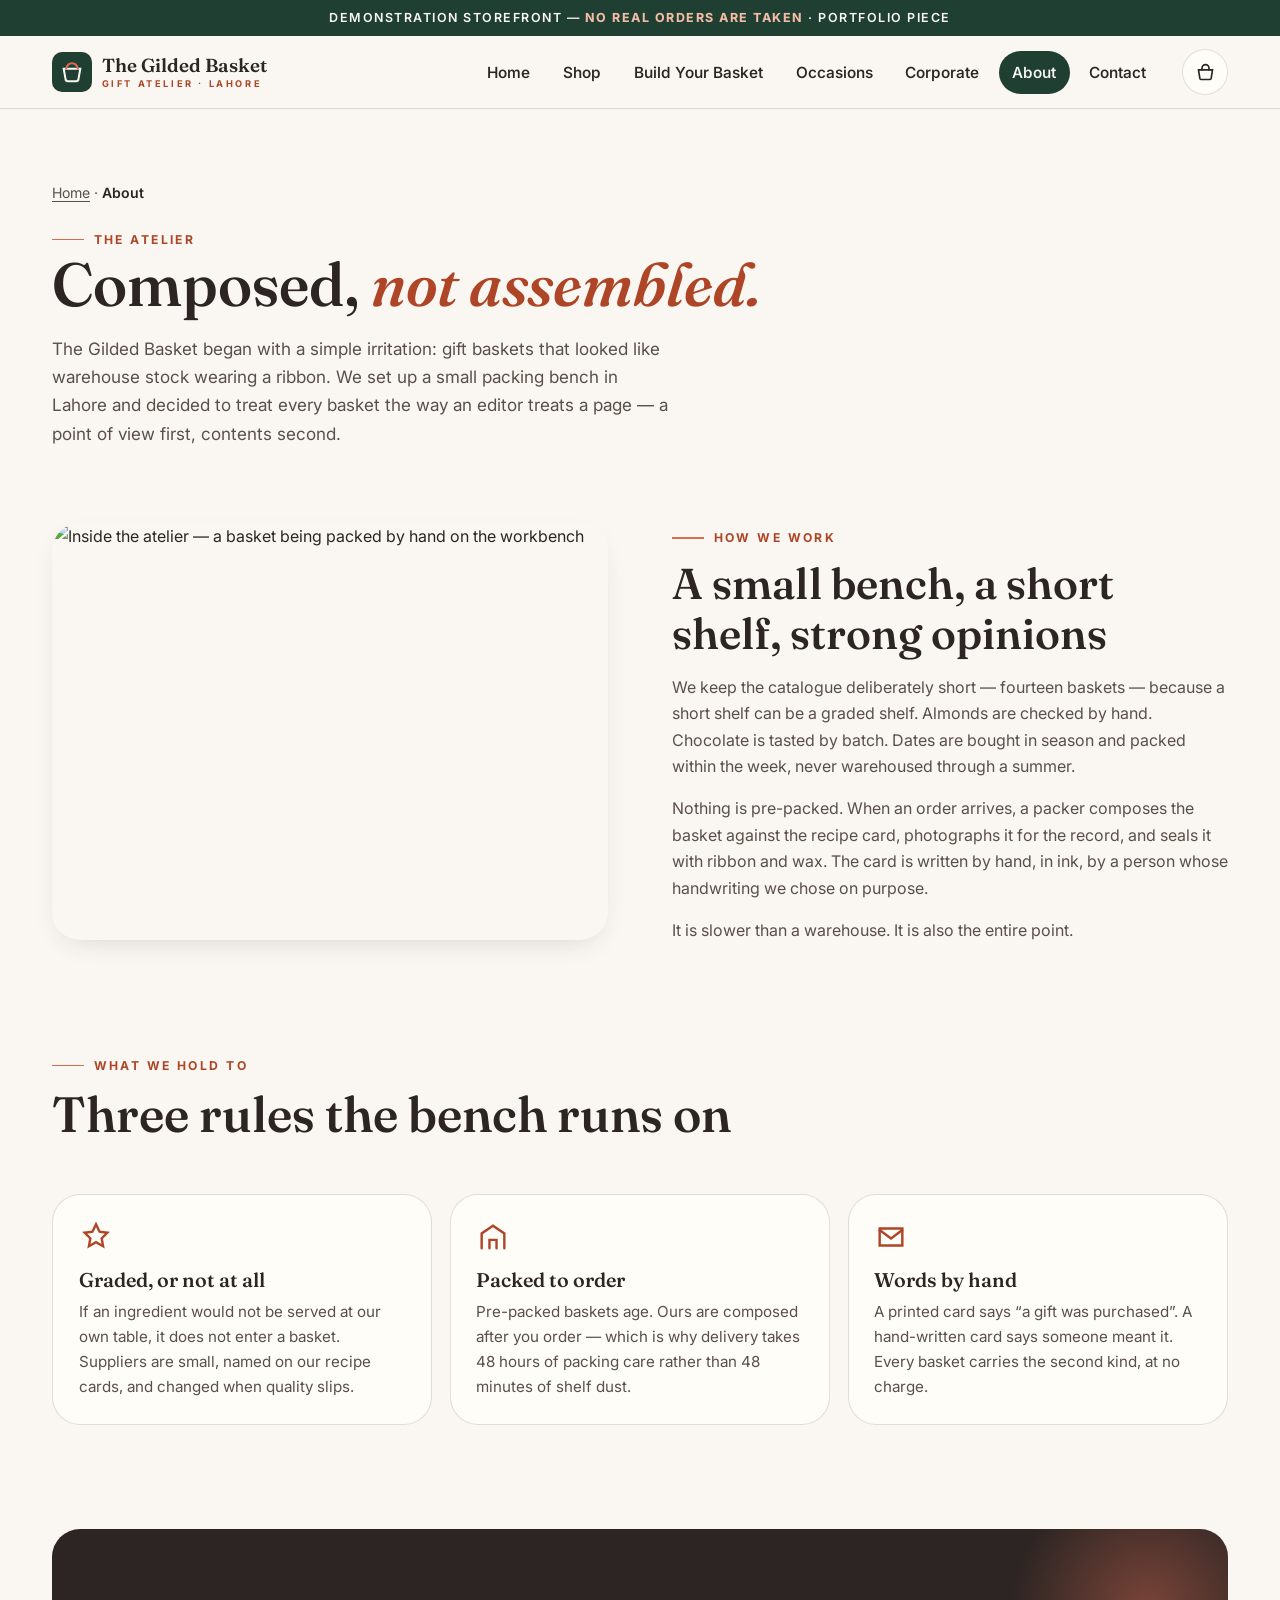
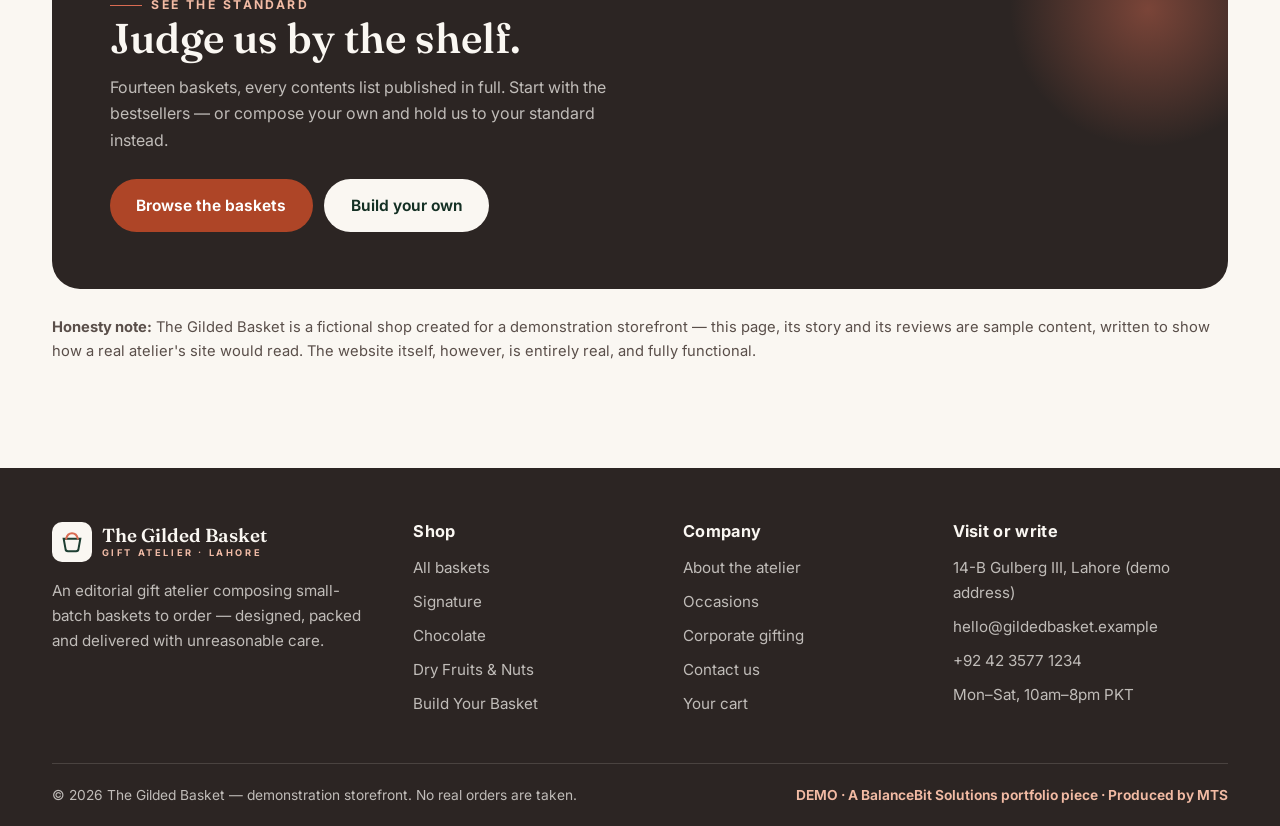
==== about.html @ e6ef5eb0 "Gift Basket demo v2 — full storefront build (10 pages, cart, builder, checkout) — Portfolio Queue #2" ====
<!DOCTYPE html>
<html lang="en">
<head>
<meta charset="UTF-8">
<meta name="viewport" content="width=device-width, initial-scale=1.0">
<title>About the Atelier — The Gilded Basket (Demo)</title>
<meta name="description" content="Why The Gilded Basket composes baskets like editorials: small batches, graded ingredients, hand-written cards, and a packing bench in Lahore. Demonstration storefront.">
<meta property="og:title" content="About — The Gilded Basket (Demo)">
<meta property="og:description" content="An editorial gift atelier: composed, not assembled.">
<meta property="og:type" content="website">
<meta name="theme-color" content="#1E3F32">
<link rel="icon" href="data:image/svg+xml,%3Csvg xmlns='http://www.w3.org/2000/svg' viewBox='0 0 48 48'%3E%3Crect width='48' height='48' rx='12' fill='%231E3F32'/%3E%3Cpath d='M14 20h20l-2.2 12.2a3 3 0 0 1-3 2.8H19.2a3 3 0 0 1-3-2.8L14 20Z' fill='none' stroke='%23FAF7F2' stroke-width='2.4'/%3E%3Cpath d='M17 20c1-4.4 3.8-6.6 7-6.6s6 2.2 7 6.6' fill='none' stroke='%23D96B52' stroke-width='2.4' stroke-linecap='round'/%3E%3C/svg%3E">
<link rel="preconnect" href="https://fonts.googleapis.com">
<link rel="preconnect" href="https://fonts.gstatic.com" crossorigin>
<link href="https://fonts.googleapis.com/css2?family=Fraunces:ital,opsz,wght@0,9..144,400..700;1,9..144,400..700&family=Inter:wght@400;500;600;700;800&display=swap" rel="stylesheet">
<script>document.documentElement.classList.add("js")</script>
<link rel="stylesheet" href="css/main.css">
</head>
<body>
<a class="skip-link" href="#main">Skip to main content</a>
<div class="demo-ribbon">Demonstration storefront — <strong>no real orders are taken</strong> · Portfolio piece</div>

<header class="site-header">
  <div class="wrap header-in">
    <a class="logo" href="index.html" aria-label="The Gilded Basket — home">
      <svg class="logo-mark" viewBox="0 0 48 48" aria-hidden="true"><rect width="48" height="48" rx="12" fill="#1E3F32"/><path d="M14 20h20l-2.2 12.2a3 3 0 0 1-3 2.8H19.2a3 3 0 0 1-3-2.8L14 20Z" fill="none" stroke="#FAF7F2" stroke-width="2.4"/><path d="M17 20c1-4.4 3.8-6.6 7-6.6s6 2.2 7 6.6" fill="none" stroke="#D96B52" stroke-width="2.4" stroke-linecap="round"/></svg>
      <span class="logo-text">The Gilded Basket<small>Gift Atelier · Lahore</small></span>
    </a>
    <nav class="main-nav" aria-label="Primary">
      <a href="index.html">Home</a>
      <a href="shop.html">Shop</a>
      <a href="build.html">Build Your Basket</a>
      <a href="occasions.html">Occasions</a>
      <a href="corporate.html">Corporate</a>
      <a href="about.html" aria-current="page">About</a>
      <a href="contact.html">Contact</a>
    </nav>
    <div class="header-actions">
      <button type="button" class="icon-btn" data-open-cart aria-label="Open cart">
        <svg viewBox="0 0 24 24" fill="none" stroke="currentColor" stroke-width="1.9" stroke-linecap="round"><path d="M4 9h16l-1.5 9.5a2 2 0 0 1-2 1.5h-9a2 2 0 0 1-2-1.5L4 9Z"/><path d="M8 9V7a4 4 0 0 1 8 0v2"/></svg>
        <span class="cart-count" hidden>0</span>
      </button>
      <button type="button" class="icon-btn nav-toggle" aria-label="Open menu" aria-expanded="false" aria-controls="mobile-nav">
        <svg viewBox="0 0 24 24" fill="none" stroke="currentColor" stroke-width="2.1" stroke-linecap="round"><path d="M4 7h16M4 12h16M4 17h16"/></svg>
      </button>
    </div>
  </div>
  <nav class="mobile-nav" id="mobile-nav" aria-label="Mobile">
    <a href="index.html">Home</a>
    <a href="shop.html">Shop</a>
    <a href="build.html">Build Your Basket</a>
    <a href="occasions.html">Occasions</a>
    <a href="corporate.html">Corporate</a>
    <a href="about.html" aria-current="page">About</a>
    <a href="contact.html">Contact</a>
    <a href="cart.html">Cart</a>
  </nav>
</header>

<main id="main">
  <section class="page-hero">
    <div class="wrap">
      <nav class="crumbs" aria-label="Breadcrumb"><a href="index.html">Home</a> · <b>About</b></nav>
      <span class="eyebrow">The atelier</span>
      <h1>Composed, <em>not assembled.</em></h1>
      <p>The Gilded Basket began with a simple irritation: gift baskets that looked like warehouse stock wearing a ribbon. We set up a small packing bench in Lahore and decided to treat every basket the way an editor treats a page — a point of view first, contents second.</p>
    </div>
  </section>

  <section class="section" style="padding-top:1.5rem">
    <div class="wrap">
      <div class="split">
        <img class="split-photo reveal" src="images/atelier.jpg" alt="Inside the atelier — a basket being packed by hand on the workbench" loading="lazy">
        <div class="reveal reveal-d1">
          <span class="eyebrow">How we work</span>
          <h2 style="font-size:clamp(1.9rem,3.6vw,2.7rem);margin:.7rem 0 1rem">A small bench, a short shelf, strong opinions</h2>
          <p style="color:var(--ink-soft);margin-bottom:1rem">We keep the catalogue deliberately short — fourteen baskets — because a short shelf can be a graded shelf. Almonds are checked by hand. Chocolate is tasted by batch. Dates are bought in season and packed within the week, never warehoused through a summer.</p>
          <p style="color:var(--ink-soft);margin-bottom:1rem">Nothing is pre-packed. When an order arrives, a packer composes the basket against the recipe card, photographs it for the record, and seals it with ribbon and wax. The card is written by hand, in ink, by a person whose handwriting we chose on purpose.</p>
          <p style="color:var(--ink-soft)">It is slower than a warehouse. It is also the entire point.</p>
        </div>
      </div>
    </div>
  </section>

  <section class="section" style="padding-top:0">
    <div class="wrap">
      <div class="sec-head">
        <span class="eyebrow">What we hold to</span>
        <h2>Three rules the bench runs on</h2>
      </div>
      <div class="values-grid">
        <div class="value-card reveal">
          <svg viewBox="0 0 24 24" fill="none" stroke="currentColor" stroke-width="1.7" stroke-linecap="round"><path d="M12 3l2.5 5.3 5.5.7-4 4 1 5.5L12 15.7 7 18.5 8 13 4 9l5.5-.7z"/></svg>
          <h3>Graded, or not at all</h3>
          <p>If an ingredient would not be served at our own table, it does not enter a basket. Suppliers are small, named on our recipe cards, and changed when quality slips.</p>
        </div>
        <div class="value-card reveal reveal-d1">
          <svg viewBox="0 0 24 24" fill="none" stroke="currentColor" stroke-width="1.7" stroke-linecap="round"><path d="M4 20V9.5L12 4l8 5.5V20"/><path d="M9.5 20v-6h5v6"/></svg>
          <h3>Packed to order</h3>
          <p>Pre-packed baskets age. Ours are composed after you order — which is why delivery takes 48 hours of packing care rather than 48 minutes of shelf dust.</p>
        </div>
        <div class="value-card reveal reveal-d2">
          <svg viewBox="0 0 24 24" fill="none" stroke="currentColor" stroke-width="1.7" stroke-linecap="round"><path d="M4 6h16v12H4z"/><path d="M4 7l8 6 8-6"/></svg>
          <h3>Words by hand</h3>
          <p>A printed card says “a gift was purchased”. A hand-written card says someone meant it. Every basket carries the second kind, at no charge.</p>
        </div>
      </div>
    </div>
  </section>

  <section class="section" style="padding-top:0">
    <div class="wrap">
      <div class="cta-band reveal">
        <span class="eyebrow eyebrow--light">See the standard</span>
        <h2>Judge us by the shelf.</h2>
        <p>Fourteen baskets, every contents list published in full. Start with the bestsellers — or compose your own and hold us to your standard instead.</p>
        <div style="display:flex;gap:.7rem;flex-wrap:wrap;margin-top:1.6rem;position:relative;z-index:1">
          <a class="btn btn--terra" href="shop.html">Browse the baskets</a>
          <a class="btn btn--light" href="build.html">Build your own</a>
        </div>
      </div>
      <p style="margin-top:1.6rem;font-size:.92rem;color:var(--ink-soft)"><strong>Honesty note:</strong> The Gilded Basket is a fictional shop created for a demonstration storefront — this page, its story and its reviews are sample content, written to show how a real atelier's site would read. The website itself, however, is entirely real, and fully functional.</p>
    </div>
  </section>
</main>

<footer class="site-footer">
  <div class="wrap">
    <div class="footer-in">
      <div class="footer-brand">
        <a class="logo" href="index.html" aria-label="The Gilded Basket — home">
          <svg class="logo-mark" viewBox="0 0 48 48" aria-hidden="true"><rect width="48" height="48" rx="12" fill="#FAF7F2"/><path d="M14 20h20l-2.2 12.2a3 3 0 0 1-3 2.8H19.2a3 3 0 0 1-3-2.8L14 20Z" fill="none" stroke="#1E3F32" stroke-width="2.4"/><path d="M17 20c1-4.4 3.8-6.6 7-6.6s6 2.2 7 6.6" fill="none" stroke="#D96B52" stroke-width="2.4" stroke-linecap="round"/></svg>
          <span class="logo-text">The Gilded Basket<small style="color:#F0BBA6">Gift Atelier · Lahore</small></span>
        </a>
        <p>An editorial gift atelier composing small-batch baskets to order — designed, packed and delivered with unreasonable care.</p>
      </div>
      <nav aria-label="Shop">
        <h4>Shop</h4>
        <ul>
          <li><a href="shop.html">All baskets</a></li>
          <li><a href="shop.html?cat=signature">Signature</a></li>
          <li><a href="shop.html?cat=chocolate">Chocolate</a></li>
          <li><a href="shop.html?cat=dry-fruits">Dry Fruits &amp; Nuts</a></li>
          <li><a href="build.html">Build Your Basket</a></li>
        </ul>
      </nav>
      <nav aria-label="Company">
        <h4>Company</h4>
        <ul>
          <li><a href="about.html">About the atelier</a></li>
          <li><a href="occasions.html">Occasions</a></li>
          <li><a href="corporate.html">Corporate gifting</a></li>
          <li><a href="contact.html">Contact us</a></li>
          <li><a href="cart.html">Your cart</a></li>
        </ul>
      </nav>
      <div>
        <h4>Visit or write</h4>
        <ul>
          <li>14-B Gulberg III, Lahore (demo address)</li>
          <li><a href="mailto:hello@gildedbasket.example">hello@gildedbasket.example</a></li>
          <li><a href="tel:+924235771234">+92 42 3577 1234</a></li>
          <li>Mon–Sat, 10am–8pm PKT</li>
        </ul>
      </div>
    </div>
    <div class="footer-bottom">
      <span>© <span data-year>2026</span> The Gilded Basket — demonstration storefront. No real orders are taken.</span>
      <span class="demo-tag">DEMO · A BalanceBit Solutions portfolio piece · Produced by MTS</span>
    </div>
  </div>
</footer>

<div class="drawer-overlay"></div>
<aside class="cart-drawer" aria-hidden="true" aria-label="Shopping cart">
  <div class="drawer-head">
    <h3>Your cart</h3>
    <button type="button" class="icon-btn" data-close-cart aria-label="Close cart">
      <svg viewBox="0 0 24 24" fill="none" stroke="currentColor" stroke-width="2.2" stroke-linecap="round"><path d="M6 6l12 12M18 6L6 18"/></svg>
    </button>
  </div>
  <div class="drawer-body"></div>
  <div class="drawer-foot"></div>
</aside>

<script src="js/data.js"></script>
<script src="js/app.js"></script>
</body>
</html>
---- css/main.css ----
/* ============================================================
   THE GILDED BASKET — Gift Atelier (DEMO storefront)
   Design system v2: Editorial Luxury + Bento Grid, MOBILE-FIRST.
   STRICT palette — no other hues:
     cream #FAF7F2 · emerald #1E3F32 · terracotta #D96B52 · charcoal #2C2523
   Every other colour below is a tint/shade of those four
   (paper/sand = cream family, emerald-2/ink/wash = emerald family,
   terra-dark/deep/tint = terracotta family, ink-soft = charcoal family).
   The single exception is the semantic error red #B3261E, used ONLY
   for form error states — never as a design accent.
   Zero-dependency hand-built CSS. No frameworks.
   ============================================================ */

/* ---------- Tokens ---------- */
:root{
  --cream:#FAF7F2;
  --paper:#FFFDF8;           /* cream surface tint */
  --sand:#EFE5D8;            /* cream shade (borders, swatch beds) */
  --blush:#F5E0D4;           /* terracotta tint, very light */
  --terra:#D96B52;
  --terra-dark:#AE4527;      /* text-safe terracotta on cream (≈5.9:1) */
  --terra-deep:#8F3A20;
  --terra-tint:#F2BBA4;      /* terracotta tint for text on emerald/charcoal */
  --emerald:#1E3F32;
  --emerald-2:#2A5A47;       /* emerald tint */
  --emerald-ink:#143024;     /* emerald shade, text on cream (≈11:1) */
  --emerald-wash:#E9EFE9;    /* emerald tint, very light (success/selected bg) */
  --charcoal:#2C2523;
  --ink-soft:#5A4F4A;        /* charcoal tint, secondary text (≈6.4:1) */
  --line:rgba(44,37,35,.14);
  --line-strong:rgba(44,37,35,.30);
  --error:#B3261E;           /* semantic only: form errors */
  --radius:18px;
  --radius-lg:28px;
  --shadow:0 18px 40px -18px rgba(44,37,35,.28);
  --shadow-soft:0 10px 30px -14px rgba(44,37,35,.22);
  --font-display:"Fraunces",Georgia,"Times New Roman",serif;
  --font-body:"Inter",-apple-system,"Segoe UI",Roboto,Helvetica,Arial,sans-serif;
  --wrap:1240px;
  --header-h:72px;
  --ease:cubic-bezier(.22,.8,.28,1);
}

/* ---------- Reset / base (mobile-first) ---------- */
*,*::before,*::after{box-sizing:border-box}
html{scroll-behavior:smooth}
html,body{overflow-x:clip}
body{
  margin:0;background:var(--cream);color:var(--charcoal);
  font-family:var(--font-body);font-size:16px;line-height:1.65;
  -webkit-font-smoothing:antialiased;text-rendering:optimizeLegibility;
}
img,svg{display:block;max-width:100%}
img{height:auto}
a{color:var(--emerald-ink);text-underline-offset:3px}
a:hover{color:var(--terra-dark)}
h1,h2,h3,h4{font-family:var(--font-display);font-weight:560;line-height:1.14;margin:0;color:var(--charcoal);overflow-wrap:break-word}
p{margin:0}
ul{margin:0;padding:0;list-style:none}
button{font:inherit;cursor:pointer}
input,select,textarea{font:inherit;font-size:16px;color:inherit;min-width:0}
::selection{background:var(--terra);color:#fff}

.wrap{width:100%;max-width:var(--wrap);margin-inline:auto;padding-inline:1.25rem}
.section{padding:clamp(3.5rem,9vw,6.5rem) 0}
.section--tight{padding:clamp(2.2rem,6vw,4rem) 0}
.eyebrow{
  display:inline-flex;align-items:center;gap:.6rem;
  font-size:.76rem;font-weight:700;letter-spacing:.2em;text-transform:uppercase;color:var(--terra-dark);
}
.eyebrow::before{content:"";width:32px;height:1.5px;background:var(--terra);flex:none}
.eyebrow--light{color:var(--terra-tint)}
.sec-head{max-width:720px;margin-bottom:clamp(1.8rem,4vw,3.2rem)}
.sec-head h2{font-size:clamp(1.9rem,5.2vw,3.1rem);margin:.65rem 0 .75rem}
.sec-head p{color:var(--ink-soft);font-size:1.03rem}
.sec-head--center{margin-inline:auto;text-align:center}
.sec-head--center .eyebrow::after{content:"";width:32px;height:1.5px;background:var(--terra);flex:none}

/* Focus visibility (accessibility) */
:focus-visible{outline:3px solid var(--terra-dark);outline-offset:3px;border-radius:6px}
.skip-link{
  position:absolute;left:-9999px;top:0;background:var(--emerald);color:#fff;
  padding:.8rem 1.2rem;z-index:200;border-radius:0 0 12px 0;font-weight:600;
}
.skip-link:focus{left:0;color:#fff}

/* ---------- Buttons (one system, every page) ---------- */
.btn{
  display:inline-flex;align-items:center;justify-content:center;gap:.55rem;
  min-height:52px;padding:.8rem 1.6rem;border-radius:999px;border:1.5px solid transparent;
  font-weight:650;font-size:.97rem;text-decoration:none;text-align:center;
  transition:background .25s var(--ease),color .25s var(--ease),border-color .25s var(--ease),transform .25s var(--ease);
  background:var(--emerald);color:var(--cream);
}
.btn:hover{background:var(--emerald-2);color:#fff;transform:translateY(-1px)}
.btn--terra{background:var(--terra-dark);color:#fff}
.btn--terra:hover{background:var(--terra-deep);color:#fff}
.btn--ghost{background:transparent;border-color:var(--line-strong);color:var(--charcoal)}
.btn--ghost:hover{border-color:var(--charcoal);background:rgba(44,37,35,.04);color:var(--charcoal)}
.btn--light{background:var(--cream);color:var(--emerald-ink)}
.btn--light:hover{background:#fff;color:var(--emerald-ink)}
.btn--sm{min-height:46px;padding:.55rem 1.15rem;font-size:.9rem}
.btn--block{width:100%}
.btn[disabled]{opacity:.55;cursor:not-allowed;transform:none}
.btn svg{width:18px;height:18px;flex:none}

/* ---------- Header ---------- */
.site-header{
  position:sticky;top:0;z-index:90;
  background:rgba(250,247,242,.94);backdrop-filter:blur(12px);
  border-bottom:1px solid var(--line);
}
.header-in{display:flex;align-items:center;gap:1rem;min-height:var(--header-h);padding-block:.5rem}
.logo{display:flex;align-items:center;gap:.6rem;text-decoration:none;color:var(--charcoal);flex:none;min-width:0}
.logo:hover{color:var(--charcoal)}
.logo-mark{width:40px;height:40px;flex:none}
.logo-text{font-family:var(--font-display);font-size:1.18rem;line-height:1.05;font-weight:600;white-space:nowrap}
.logo-text small{display:block;font-family:var(--font-body);font-size:.58rem;font-weight:700;letter-spacing:.28em;text-transform:uppercase;color:var(--terra-dark);margin-top:.15rem}
.main-nav{display:none}
.header-actions{display:flex;align-items:center;gap:.45rem;margin-left:auto}
.icon-btn{
  position:relative;display:inline-flex;align-items:center;justify-content:center;
  width:46px;height:46px;border-radius:50%;border:1px solid var(--line);
  background:var(--paper);color:var(--charcoal);transition:border-color .2s;flex:none;
}
.icon-btn:hover{border-color:var(--charcoal)}
.icon-btn svg{width:21px;height:21px}
.cart-count{
  position:absolute;top:-4px;right:-4px;min-width:21px;height:21px;padding:0 5px;
  border-radius:999px;background:var(--terra-dark);color:#fff;font-size:.72rem;font-weight:750;
  display:flex;align-items:center;justify-content:center;border:2px solid var(--cream);
}
.cart-count[hidden]{display:none}
.nav-toggle{display:inline-flex}
.mobile-nav{
  display:block;position:absolute;top:100%;left:0;right:0;background:var(--paper);
  border-bottom:1px solid var(--line);padding:.6rem 1.25rem 1rem;box-shadow:var(--shadow-soft);
  transform:translateY(-8px);opacity:0;pointer-events:none;transition:opacity .25s var(--ease),transform .25s var(--ease);
}
.mobile-nav.open{transform:none;opacity:1;pointer-events:auto}
.mobile-nav a{display:block;padding:.85rem .4rem;text-decoration:none;color:var(--charcoal);font-weight:600;border-bottom:1px solid var(--line)}
.mobile-nav a:last-child{border-bottom:none}
.mobile-nav a[aria-current="page"]{color:var(--terra-dark)}

/* ---------- Announcement / demo ribbon ---------- */
.demo-ribbon{
  background:var(--emerald);color:var(--cream);text-align:center;
  font-size:.78rem;letter-spacing:.12em;text-transform:uppercase;font-weight:600;
  padding:.55rem 1rem;line-height:1.5;
}
.demo-ribbon strong{color:var(--terra-tint);font-weight:750}

/* ---------- Hero (home) ---------- */
.hero{position:relative;overflow:hidden;background:var(--cream)}
.hero-in{display:grid;grid-template-columns:1fr;gap:2.2rem;align-items:center;padding:clamp(2.4rem,7vw,5.5rem) 0}
.hero h1{font-size:clamp(2.55rem,11vw,5.1rem);letter-spacing:-.01em;line-height:1.08}
.hero h1 em{font-style:italic;color:var(--terra-dark)}
.hero h1 .u-emerald{color:var(--emerald);font-style:normal}
.hero-lede{margin:1.25rem 0 1.9rem;font-size:1.1rem;color:var(--ink-soft);max-width:34rem}
.hero-cta{display:flex;gap:.75rem;flex-wrap:wrap}
.hero-cta .btn{flex:1 1 auto}
.hero-meta{display:flex;gap:1.6rem;margin-top:2.2rem;flex-wrap:wrap}
.hero-meta div strong{display:block;font-family:var(--font-display);font-size:1.45rem;color:var(--emerald-ink)}
.hero-meta div span{font-size:.85rem;color:var(--ink-soft)}
.hero-art{position:relative;max-width:560px}
.hero-frame{border-radius:var(--radius-lg);overflow:hidden;box-shadow:var(--shadow);border:1px solid var(--line);background:var(--sand)}
.hero-media{position:relative;overflow:hidden}
.hero-media img{width:100%;aspect-ratio:16/11;object-fit:cover}
.hero-img{animation:kenburns 24s ease-in-out infinite alternate}
@keyframes kenburns{from{transform:scale(1) translate(0,0)}to{transform:scale(1.08) translate(-1.2%,1.2%)}}
.hero-chip{
  position:absolute;display:flex;align-items:center;gap:.55rem;background:var(--paper);
  border:1px solid var(--line);border-radius:14px;box-shadow:var(--shadow-soft);
  padding:.6rem .9rem;font-size:.84rem;font-weight:600;max-width:78%;
}
.hero-chip svg{width:19px;height:19px;color:var(--terra-dark);flex:none}
.hero-chip--a{left:.6rem;bottom:.8rem}
.hero-chip--b{right:.6rem;top:.8rem}
.hero-chip small{display:block;font-weight:500;color:var(--ink-soft);font-size:.73rem}

/* Marquee */
.marquee{background:var(--charcoal);color:var(--cream);overflow:hidden;padding:.85rem 0}
.marquee-track{display:flex;gap:3.2rem;width:max-content;animation:marquee 30s linear infinite}
.marquee-track span{display:flex;align-items:center;gap:3.2rem;font-family:var(--font-display);font-size:1rem;letter-spacing:.06em;white-space:nowrap}
.marquee-track i{color:var(--terra);font-style:normal}
@keyframes marquee{to{transform:translateX(-50%)}}

/* ---------- Bento collections (photo cards) ---------- */
.bento{display:grid;grid-template-columns:1fr;gap:1rem}
.bento-card{
  position:relative;border-radius:var(--radius-lg);overflow:hidden;text-decoration:none;
  border:1px solid var(--line);isolation:isolate;min-height:210px;display:block;background:var(--emerald);
}
.bento-card .bento-bg{position:absolute;inset:0;width:100%;height:100%;object-fit:cover;z-index:-2;transition:transform .6s var(--ease)}
.bento-card::after{
  content:"";position:absolute;inset:0;z-index:-1;
  background:linear-gradient(185deg,rgba(20,16,14,0) 42%,rgba(20,16,14,.66) 78%,rgba(20,16,14,.82));
}
.bento-card:hover .bento-bg{transform:scale(1.045)}
.bento-card .bento-tag{
  position:absolute;top:1rem;left:1rem;background:rgba(250,247,242,.94);color:var(--charcoal);
  font-size:.7rem;font-weight:750;letter-spacing:.13em;text-transform:uppercase;
  padding:.35rem .7rem;border-radius:999px;
}
.bento-card .bento-body{position:absolute;left:1.25rem;right:1.25rem;bottom:1.1rem;color:#fff}
.bento-card .bento-body h3{color:#fff;font-size:1.4rem;text-shadow:0 2px 14px rgba(0,0,0,.35)}
.bento-card .bento-body p{font-size:.92rem;color:rgba(255,255,255,.94);text-shadow:0 1px 8px rgba(0,0,0,.4)}
.bento-card .bento-body .bento-link{font-weight:700;font-size:.9rem;color:var(--terra-tint);text-decoration:underline;text-underline-offset:4px}

/* ---------- Product visual (real photography) ---------- */
.pvisual{position:relative;overflow:hidden;background:var(--sand)}
.pvisual img{width:100%;height:100%;object-fit:cover}
.pvisual--card{aspect-ratio:4/3}
.pvisual--detail{aspect-ratio:1/1;border-radius:var(--radius-lg)}
.pvisual--zoom img{transform:scale(1.55)}
.pvisual--zoom2 img{transform:scale(2.05);transform-origin:72% 82%}
/* Legacy motif fallback (only for cart lines saved before v2, no photo on file) */
.pvisual--motif{display:flex;align-items:center;justify-content:center;background:linear-gradient(140deg,var(--emerald),var(--emerald-2))}
.pvisual--motif svg.art{width:62%;height:auto;position:relative;z-index:1;filter:drop-shadow(0 16px 22px rgba(30,20,10,.25))}

/* ---------- Product cards ---------- */
.grid-products{display:grid;grid-template-columns:1fr;gap:1.3rem}
.pcard{
  background:var(--paper);border:1px solid var(--line);border-radius:var(--radius-lg);
  overflow:hidden;display:flex;flex-direction:column;min-width:0;
  transition:transform .3s var(--ease),box-shadow .3s var(--ease);
}
.pcard:hover{transform:translateY(-5px);box-shadow:var(--shadow)}
.pcard-badge{
  position:absolute;top:.9rem;left:.9rem;z-index:2;background:var(--emerald);color:var(--cream);
  font-size:.68rem;font-weight:750;letter-spacing:.11em;text-transform:uppercase;
  padding:.32rem .65rem;border-radius:999px;
}
.pcard-badge--terra{background:var(--terra-dark);color:#fff}
.pcard-body{padding:1.2rem 1.25rem 1.35rem;display:flex;flex-direction:column;gap:.45rem;flex:1;min-width:0}
.pcard-cat{font-size:.73rem;font-weight:750;letter-spacing:.15em;text-transform:uppercase;color:var(--terra-dark)}
.pcard h3{font-size:1.3rem}
.pcard h3 a{text-decoration:none;color:inherit}
.pcard h3 a:hover{color:var(--terra-dark)}
.pcard-desc{font-size:.93rem;color:var(--ink-soft);flex:1}
.pcard-foot{display:flex;align-items:flex-end;justify-content:space-between;gap:.8rem;margin-top:.7rem}
.price{font-family:var(--font-display);font-size:1.26rem;font-weight:650;color:var(--emerald-ink);line-height:1.15;display:flex;flex-direction:column}
.price .was{font-size:.85rem;color:var(--ink-soft);text-decoration:line-through;font-weight:500;font-family:var(--font-body)}
.price small{font-size:.78rem;color:var(--ink-soft);font-family:var(--font-body);font-weight:500}
.stars{color:var(--terra-dark);font-size:.86rem;letter-spacing:.12em}
.stars span{color:var(--ink-soft);letter-spacing:0;font-size:.8rem;margin-left:.35rem}
.add-btn{
  display:inline-flex;align-items:center;gap:.45rem;background:var(--charcoal);color:var(--cream);
  border:none;border-radius:999px;padding:.62rem 1.05rem;font-weight:650;font-size:.9rem;min-height:46px;
  white-space:nowrap;flex:none;transition:background .2s,transform .2s;
}
.add-btn:hover{background:var(--terra-dark);color:#fff;transform:translateY(-1px)}
.add-btn svg{width:16px;height:16px}

/* ---------- How it works ---------- */
.how{background:var(--emerald);color:rgba(250,247,242,.85)}
.how .eyebrow{color:var(--terra-tint)}
.how h2{color:var(--cream)}
.how-grid{display:grid;grid-template-columns:1fr;gap:1.1rem}
.how-card{border:1px solid rgba(250,247,242,.22);border-radius:var(--radius-lg);padding:1.6rem;background:rgba(250,247,242,.04)}
.how-num{font-family:var(--font-display);font-size:2.5rem;color:var(--terra);line-height:1}
.how-card h3{color:var(--cream);margin:.75rem 0 .45rem;font-size:1.32rem}
.how-card p{color:rgba(250,247,242,.75);font-size:.96rem}

/* ---------- Occasion tiles ---------- */
.occ-grid{display:grid;grid-template-columns:1fr;gap:1.1rem}
.occ-card{
  border-radius:var(--radius-lg);padding:1.7rem;text-decoration:none;color:var(--charcoal);
  border:1px solid var(--line);position:relative;overflow:hidden;display:block;
  transition:transform .3s var(--ease),box-shadow .3s var(--ease);
}
.occ-card:hover{transform:translateY(-4px);box-shadow:var(--shadow-soft);color:var(--charcoal)}
.occ-card h3{font-size:1.45rem;margin-bottom:.4rem}
.occ-card p{color:var(--ink-soft);font-size:.95rem;max-width:26rem}
.occ-card .occ-go{margin-top:1rem;font-weight:700;color:var(--terra-dark);font-size:.93rem}
.occ-ico{width:44px;height:44px;margin-bottom:.9rem;color:var(--emerald)}

/* ---------- Reviews ---------- */
.rev-grid{display:grid;grid-template-columns:1fr;gap:1.1rem}
.rev-card{background:var(--paper);border:1px solid var(--line);border-radius:var(--radius-lg);padding:1.6rem}
.rev-card blockquote{margin:.8rem 0 1.1rem;font-family:var(--font-display);font-size:1.12rem;line-height:1.5;font-style:italic}
.rev-who{display:flex;align-items:center;gap:.75rem}
.rev-ava{width:42px;height:42px;border-radius:50%;display:flex;align-items:center;justify-content:center;font-weight:750;color:#fff;font-size:.9rem;flex:none}
.rev-who strong{display:block;font-size:.94rem}
.rev-who span{font-size:.82rem;color:var(--ink-soft)}
.demo-note{
  display:inline-flex;gap:.5rem;align-items:center;background:var(--blush);color:var(--terra-deep);
  border:1px dashed var(--terra);border-radius:999px;padding:.35rem .85rem;font-size:.8rem;font-weight:650;
}

/* ---------- FAQ ---------- */
.faq{max-width:820px;margin-inline:auto}
.faq-item{border:1px solid var(--line);border-radius:16px;background:var(--paper);margin-bottom:.7rem;overflow:hidden}
.faq-q{
  width:100%;display:flex;justify-content:space-between;align-items:center;gap:1rem;text-align:left;
  background:none;border:none;padding:1.1rem 1.25rem;font-weight:650;font-size:1rem;color:var(--charcoal);min-height:56px;
}
.faq-q svg{width:20px;height:20px;flex:none;transition:transform .3s var(--ease);color:var(--terra-dark)}
.faq-item.open .faq-q svg{transform:rotate(45deg)}
.faq-a{max-height:0;overflow:hidden;transition:max-height .35s var(--ease)}
.faq-a p{padding:0 1.25rem 1.2rem;color:var(--ink-soft);font-size:.96rem}

/* ---------- Newsletter / CTA band ---------- */
.cta-band{background:var(--charcoal);border-radius:var(--radius-lg);padding:clamp(2rem,6vw,3.6rem);color:var(--cream);position:relative;overflow:hidden}
.cta-band h2{color:var(--cream);font-size:clamp(1.75rem,5vw,2.6rem);max-width:22ch}
.cta-band p{color:rgba(250,247,242,.72);margin-top:.7rem;max-width:52ch}
.cta-band::after{content:"";position:absolute;right:-70px;top:-70px;width:300px;height:300px;border-radius:50%;
  background:radial-gradient(circle,rgba(217,107,82,.45),transparent 65%)}
.newsletter-form{display:flex;gap:.6rem;margin-top:1.6rem;max-width:520px;position:relative;z-index:1;flex-wrap:wrap}
.newsletter-form input{
  flex:1 1 220px;background:rgba(250,247,242,.08);border:1px solid rgba(250,247,242,.35);
  border-radius:999px;padding:.85rem 1.2rem;color:#fff;min-height:52px;
}
.newsletter-form input::placeholder{color:rgba(250,247,242,.55)}
.newsletter-form .btn{flex:1 1 auto}
.form-msg{margin-top:.8rem;font-size:.92rem;font-weight:600;position:relative;z-index:1}
.form-msg.ok{color:var(--emerald-ink)}
.form-msg.err{color:var(--error)}
.cta-band .form-msg.ok{color:#BFD8C6}
.cta-band .form-msg.err{color:#F0A08C}

/* ---------- Forms (one system, every page) ---------- */
.field{margin-bottom:1.15rem;min-width:0}
.field label{display:block;font-weight:650;font-size:.93rem;margin-bottom:.45rem}
.field label .req{color:var(--terra-dark)}
.field input,.field select,.field textarea{
  width:100%;background:var(--paper);border:1.5px solid var(--line-strong);border-radius:12px;
  padding:.8rem 1rem;min-height:52px;transition:border-color .2s,box-shadow .2s;
}
.field textarea{min-height:120px;resize:vertical}
.field input:focus,.field select:focus,.field textarea:focus{outline:none;border-color:var(--emerald);box-shadow:0 0 0 3px rgba(30,63,50,.15)}
.field.invalid input,.field.invalid select,.field.invalid textarea{border-color:var(--error);box-shadow:0 0 0 3px rgba(179,38,30,.12)}
.field .error-msg{display:none;color:var(--error);font-size:.85rem;font-weight:600;margin-top:.4rem}
.field.invalid .error-msg{display:block}
.form-row{display:grid;grid-template-columns:1fr;gap:0}
.form-success{
  background:var(--emerald-wash);border:1.5px solid var(--emerald-2);border-radius:var(--radius);
  padding:1.6rem;text-align:center;
}
.form-success h3{color:var(--emerald-ink);font-size:1.5rem;margin-bottom:.5rem}
.form-success p{color:var(--ink-soft)}
.radio-row{display:flex;gap:.7rem;flex-wrap:wrap}
.radio-card{flex:1 1 160px;position:relative;min-width:0}
.radio-card input{position:absolute;inset:0;width:100%;height:100%;opacity:0;pointer-events:none;margin:0}
.radio-card label{
  display:block;border:1.5px solid var(--line-strong);border-radius:14px;padding:1rem 1.1rem;
  cursor:pointer;background:var(--paper);transition:border-color .2s,background .2s,box-shadow .2s;height:100%;
}
.radio-card label strong{display:block;font-size:1rem}
.radio-card label span{font-size:.87rem;color:var(--ink-soft)}
.radio-card input:checked + label{border-color:var(--emerald);background:var(--emerald-wash);box-shadow:0 0 0 3px rgba(30,63,50,.12)}
.radio-card input:focus-visible + label{outline:3px solid var(--terra-dark);outline-offset:3px}

/* ---------- Footer ---------- */
.site-footer{background:var(--charcoal);color:rgba(250,247,242,.72)}
.footer-in{display:grid;grid-template-columns:1fr;gap:2.2rem;padding:3.4rem 0 2.4rem}
.site-footer h4{color:var(--cream);font-size:1.02rem;margin-bottom:.9rem;font-family:var(--font-body);font-weight:700;letter-spacing:.02em}
.footer-in a{color:rgba(250,247,242,.72);text-decoration:none}
.footer-in a:hover{color:#fff;text-decoration:underline}
.footer-in li{margin-bottom:.55rem;font-size:.95rem}
.footer-brand p{font-size:.95rem;margin-top:1rem;max-width:32ch}
.footer-brand .logo-text{color:var(--cream)}
.footer-bottom{border-top:1px solid rgba(250,247,242,.14);padding:1.25rem 0;display:flex;justify-content:space-between;gap:1rem;flex-wrap:wrap;font-size:.86rem}
.footer-bottom .demo-tag{color:var(--terra-tint);font-weight:650}

/* ---------- Page hero (inner pages) ---------- */
.page-hero{padding:clamp(2.4rem,7vw,4.5rem) 0 clamp(1.8rem,5vw,3rem);position:relative;overflow:hidden}
.page-hero h1{font-size:clamp(2.15rem,8vw,3.8rem);max-width:20ch}
.page-hero h1 em{font-style:italic;color:var(--terra-dark)}
.page-hero p{color:var(--ink-soft);font-size:1.07rem;max-width:56ch;margin-top:1rem}
.crumbs{font-size:.88rem;color:var(--ink-soft);margin-bottom:1.05rem}
.crumbs a{color:var(--ink-soft)}
.crumbs b{color:var(--charcoal);font-weight:600}

/* ---------- Shop ---------- */
.shop-layout{display:grid;grid-template-columns:1fr;gap:1.6rem;align-items:start}
.shop-layout>*{min-width:0} /* grid items must be allowed to shrink below content min-width, or the chip strip forces the whole page wide */
.shop-tools{display:flex;gap:.7rem;flex-wrap:wrap;align-items:center;margin-bottom:1.4rem}
.search-box{position:relative;flex:1 1 100%;min-width:0}
.search-box svg{position:absolute;left:14px;top:50%;transform:translateY(-50%);width:19px;height:19px;color:var(--ink-soft)}
.search-box input{
  width:100%;padding:.75rem 1rem .75rem 2.7rem;border:1.5px solid var(--line-strong);border-radius:999px;
  background:var(--paper);min-height:52px;
}
.search-box input:focus{outline:none;border-color:var(--emerald);box-shadow:0 0 0 3px rgba(30,63,50,.15)}
.sort-box{display:flex;align-items:center;gap:.6rem;font-size:.93rem;font-weight:600}
.sort-box select{border:1.5px solid var(--line-strong);border-radius:999px;padding:.6rem 2rem .6rem 1rem;background:var(--paper);min-height:50px;max-width:100%}
.result-count{font-size:.93rem;color:var(--ink-soft);font-weight:600}
.filter-panel{background:var(--paper);border:1px solid var(--line);border-radius:var(--radius-lg);padding:1.1rem;min-width:0}
.filter-panel h3{font-size:1.02rem;font-family:var(--font-body);font-weight:750;margin-bottom:.8rem}
.filter-list{display:flex;flex-direction:row;flex-wrap:nowrap;gap:.5rem;overflow-x:auto;padding-bottom:.35rem;-webkit-overflow-scrolling:touch;min-width:0;max-width:100%}
.filter-list button{
  text-align:left;background:none;border:1.5px solid var(--line);padding:.55rem .85rem;border-radius:999px;font-weight:600;
  display:inline-flex;gap:.45rem;align-items:center;min-height:46px;color:var(--charcoal);white-space:nowrap;flex:none;
}
.filter-list button:hover{border-color:var(--charcoal)}
.filter-list button.active{background:var(--emerald);color:var(--cream);border-color:var(--emerald)}
.filter-list button .n{font-size:.76rem;font-weight:700;background:rgba(44,37,35,.08);border-radius:999px;padding:.08rem .45rem}
.filter-list button.active .n{background:rgba(250,247,242,.22)}
.price-note{margin-top:1rem;padding-top:1rem;border-top:1px solid var(--line);font-size:.88rem;color:var(--ink-soft)}
.empty-state{
  border:1.5px dashed var(--line-strong);border-radius:var(--radius-lg);padding:2.6rem 1.6rem;text-align:center;background:var(--paper);
}
.empty-state h3{font-size:1.45rem;margin-bottom:.5rem}
.empty-state p{color:var(--ink-soft);margin-bottom:1.3rem}

/* ---------- Product detail ---------- */
.pd-grid{display:grid;grid-template-columns:1fr;gap:2rem;align-items:start}
.pd-info{min-width:0}
.pd-info h1{font-size:clamp(2rem,7vw,3.2rem);margin:.5rem 0 .8rem}
.pd-price{font-size:1.7rem;margin:1rem 0}
.pd-price .was{font-size:1.05rem}
.pd-desc{color:var(--ink-soft);font-size:1.04rem}
.pd-contents{margin:1.5rem 0;background:var(--paper);border:1px solid var(--line);border-radius:var(--radius);padding:1.35rem 1.4rem}
.pd-contents h3{font-size:1.03rem;font-family:var(--font-body);font-weight:750;margin-bottom:.8rem}
.pd-contents li{display:flex;gap:.6rem;padding:.32rem 0;font-size:.96rem;color:var(--ink-soft)}
.pd-contents li svg{width:17px;height:17px;color:var(--terra-dark);flex:none;margin-top:.3rem}
.qty-row{display:flex;gap:.75rem;align-items:stretch;flex-wrap:wrap;margin-top:1.4rem}
.qty-ctrl{display:inline-flex;align-items:center;border:1.5px solid var(--line-strong);border-radius:999px;background:var(--paper);overflow:hidden;flex:none}
.qty-ctrl button{width:48px;height:52px;border:none;background:none;font-size:1.25rem;font-weight:700;color:var(--charcoal)}
.qty-ctrl button:hover{background:rgba(30,63,50,.07)}
.qty-ctrl output{min-width:34px;text-align:center;font-weight:700;font-size:1.05rem}
.qty-row .btn{flex:1 1 200px;white-space:nowrap}
.pd-perks{display:flex;gap:1.3rem;flex-wrap:wrap;margin-top:1.6rem;padding-top:1.4rem;border-top:1px solid var(--line)}
.pd-perks div{display:flex;gap:.55rem;align-items:center;font-size:.9rem;font-weight:600;color:var(--ink-soft)}
.pd-perks svg{width:19px;height:19px;color:var(--emerald);flex:none}
.thumb-row{display:flex;gap:.7rem;margin-top:.8rem}
.thumb{flex:1;border-radius:14px;overflow:hidden;border:2px solid transparent;padding:0;background:var(--sand);min-width:0}
.thumb .pvisual{aspect-ratio:4/3}
.thumb.active{border-color:var(--emerald)}

/* ---------- Builder ---------- */
.builder-layout{display:grid;grid-template-columns:1fr;gap:2rem;align-items:start}
.steps-nav{display:flex;gap:.5rem;flex-wrap:wrap;margin-bottom:1.8rem}
.step-pill{
  display:inline-flex;align-items:center;gap:.55rem;border:1.5px solid var(--line-strong);background:var(--paper);
  border-radius:999px;padding:.55rem 1rem;font-weight:650;font-size:.9rem;color:var(--charcoal);min-height:46px;
}
.step-pill .sn{width:24px;height:24px;border-radius:50%;background:var(--sand);display:flex;align-items:center;justify-content:center;font-size:.8rem;font-weight:750;flex:none}
.step-pill.active{border-color:var(--emerald);background:var(--emerald);color:var(--cream)}
.step-pill.active .sn{background:rgba(250,247,242,.25)}
.step-pill.done{border-color:var(--emerald-2);color:var(--emerald-ink)}
.step-pill.done .sn{background:var(--emerald);color:#fff}
.step-panel{display:none}
.step-panel.active{display:block;animation:fadeUp .4s var(--ease)}
@keyframes fadeUp{from{opacity:0;transform:translateY(10px)}to{opacity:1;transform:none}}
.opt-grid{display:grid;grid-template-columns:1fr;gap:1rem}
.opt-card{position:relative;min-width:0}
.opt-card input{position:absolute;inset:0;width:100%;height:100%;opacity:0;pointer-events:none;margin:0}
.opt-card label{
  display:block;border:1.5px solid var(--line-strong);border-radius:var(--radius);padding:1rem;cursor:pointer;
  background:var(--paper);transition:border-color .2s,background .2s,box-shadow .2s;height:100%;
}
.opt-card label:hover{border-color:var(--charcoal)}
.opt-card input:checked + label{border-color:var(--emerald);background:var(--emerald-wash);box-shadow:0 0 0 3px rgba(30,63,50,.13)}
.opt-card input:focus-visible + label{outline:3px solid var(--terra-dark);outline-offset:3px}
.opt-card h4{font-size:1.07rem;margin:.65rem 0 .3rem}
.opt-card p{font-size:.88rem;color:var(--ink-soft)}
.opt-card .opt-price{font-weight:750;color:var(--emerald-ink);margin-top:.5rem;display:block}
.opt-swatch{width:100%;height:118px;object-fit:cover;border-radius:12px;background:var(--sand)}
.check-grid{display:grid;grid-template-columns:1fr;gap:.75rem}
.check-card{position:relative;min-width:0}
.check-card input{position:absolute;inset:0;width:100%;height:100%;opacity:0;pointer-events:none;margin:0}
.check-card label{
  display:flex;gap:.8rem;align-items:center;border:1.5px solid var(--line-strong);border-radius:14px;
  padding:.85rem 1rem;cursor:pointer;background:var(--paper);transition:border-color .2s,background .2s;min-height:64px;
}
.check-card input:checked + label{border-color:var(--emerald);background:var(--emerald-wash)}
.check-card input:focus-visible + label{outline:3px solid var(--terra-dark);outline-offset:3px}
.check-card .cc-box{width:24px;height:24px;border-radius:7px;border:2px solid var(--line-strong);flex:none;display:flex;align-items:center;justify-content:center;color:#fff}
.check-card input:checked + label .cc-box{background:var(--emerald);border-color:var(--emerald)}
.check-card .cc-box svg{width:14px;height:14px;opacity:0}
.check-card input:checked + label .cc-box svg{opacity:1}
.check-card strong{display:block;font-size:.96rem}
.check-card span{font-size:.85rem;color:var(--ink-soft)}
.check-card .cc-price{margin-left:auto;font-weight:750;color:var(--emerald-ink);white-space:nowrap}
.summary-card{
  background:var(--paper);border:1px solid var(--line);border-radius:var(--radius-lg);padding:1.5rem;
  box-shadow:var(--shadow-soft);
}
.summary-card h3{font-size:1.28rem;margin-bottom:1rem}
.sum-line{display:flex;justify-content:space-between;gap:1rem;padding:.42rem 0;font-size:.94rem}
.sum-line span{color:var(--ink-soft);min-width:0}
.sum-line strong{white-space:nowrap}
.sum-line.total{border-top:1.5px solid var(--line-strong);margin-top:.7rem;padding-top:.9rem;font-size:1.1rem}
.sum-line.total span{color:var(--charcoal);font-weight:700}
.sum-line.total strong{font-family:var(--font-display);font-size:1.4rem;color:var(--emerald-ink)}
.sum-empty{color:var(--ink-soft);font-size:.93rem;font-style:italic}
.step-actions{display:flex;gap:.7rem;justify-content:space-between;margin-top:1.8rem;flex-wrap:wrap}

/* ---------- Cart / checkout ---------- */
.cart-layout{display:grid;grid-template-columns:1fr;gap:2rem;align-items:start}
.cart-item{
  display:grid;grid-template-columns:84px 1fr;gap:1rem;background:var(--paper);
  border:1px solid var(--line);border-radius:var(--radius);padding:1rem;margin-bottom:1rem;align-items:center;
}
.cart-item .pvisual{border-radius:12px;aspect-ratio:1/1}
.cart-item h3{font-size:1.12rem}
.cart-item .ci-meta{font-size:.87rem;color:var(--ink-soft)}
.cart-item .ci-right{grid-column:1/-1;display:flex;flex-direction:row;align-items:center;justify-content:space-between;gap:.8rem;text-align:left;flex-wrap:wrap}
.remove-btn{background:none;border:none;color:var(--error);font-weight:650;font-size:.87rem;padding:.3rem .2rem;min-height:36px}
.remove-btn:hover{text-decoration:underline}
.qty-ctrl--sm button{width:40px;height:44px}
.qty-ctrl--sm output{min-width:28px}
.checkout-card{background:var(--paper);border:1px solid var(--line);border-radius:var(--radius-lg);padding:1.5rem}
.checkout-card h2{font-size:1.55rem;margin-bottom:1.25rem}
.order-line{display:flex;gap:.9rem;padding:.7rem 0;border-bottom:1px solid var(--line);font-size:.94rem;align-items:baseline}
.order-line .ol-name{flex:1;min-width:0}
.order-line .ol-qty{color:var(--ink-soft)}
.confirmation{
  text-align:center;background:var(--paper);border:1px solid var(--line);border-radius:var(--radius-lg);
  padding:clamp(2rem,6vw,3.5rem);max-width:720px;margin-inline:auto;
}
.confirmation .conf-ico{
  width:84px;height:84px;border-radius:50%;background:var(--emerald-wash);color:var(--emerald);
  display:flex;align-items:center;justify-content:center;margin:0 auto 1.4rem;
}
.confirmation .conf-ico svg{width:42px;height:42px}
.confirmation h2{font-size:2rem;margin-bottom:.7rem}
.confirmation p{color:var(--ink-soft);max-width:46ch;margin:0 auto 1rem}
.order-no{font-family:var(--font-display);font-size:1.3rem;color:var(--terra-dark);font-weight:650}

/* ---------- Corporate / About ---------- */
.split{display:grid;grid-template-columns:1fr;gap:2rem;align-items:center}
.split-photo{width:100%;aspect-ratio:4/3;object-fit:cover;border-radius:var(--radius-lg);box-shadow:var(--shadow-soft)}
.tier-grid{display:grid;grid-template-columns:1fr;gap:1.4rem}
.tier-card{background:var(--paper);border:1px solid var(--line);border-radius:var(--radius-lg);padding:1.8rem;display:flex;flex-direction:column}
.tier-card.featured{border:2px solid var(--emerald);position:relative}
.tier-flag{position:absolute;top:-13px;left:50%;transform:translateX(-50%);background:var(--emerald);color:var(--cream);font-size:.7rem;font-weight:750;letter-spacing:.11em;text-transform:uppercase;padding:.32rem .8rem;border-radius:999px;white-space:nowrap}
.tier-card h3{font-size:1.42rem}
.tier-price{font-family:var(--font-display);font-size:1.85rem;color:var(--emerald-ink);margin:.7rem 0}
.tier-price small{font-size:.85rem;color:var(--ink-soft);font-family:var(--font-body)}
.tier-card ul{margin:1rem 0 1.5rem;flex:1}
.tier-card li{display:flex;gap:.55rem;padding:.3rem 0;font-size:.95rem;color:var(--ink-soft)}
.tier-card li svg{width:16px;height:16px;color:var(--terra-dark);flex:none;margin-top:.32rem}
.values-grid{display:grid;grid-template-columns:1fr;gap:1.1rem}
.value-card{border:1px solid var(--line);border-radius:var(--radius-lg);padding:1.6rem;background:var(--paper)}
.value-card svg{width:34px;height:34px;color:var(--terra-dark);margin-bottom:.9rem}
.value-card h3{font-size:1.24rem;margin-bottom:.45rem}
.value-card p{color:var(--ink-soft);font-size:.95rem}
.contact-grid{display:grid;grid-template-columns:1fr;gap:2rem;align-items:start}
.info-card{background:var(--emerald);color:rgba(250,247,242,.85);border-radius:var(--radius-lg);padding:1.8rem}
.info-card h3{color:var(--cream);font-size:1.38rem;margin-bottom:1.1rem}
.info-card li{display:flex;gap:.8rem;padding:.6rem 0;font-size:.96rem}
.info-card svg{width:20px;height:20px;color:var(--terra);flex:none;margin-top:.2rem}
.info-card a{color:var(--terra-tint)}

/* ---------- Cart drawer + toast ---------- */
.drawer-overlay{
  position:fixed;inset:0;background:rgba(30,22,18,.5);z-index:120;opacity:0;pointer-events:none;transition:opacity .3s;
}
.drawer-overlay.open{opacity:1;pointer-events:auto}
.cart-drawer{
  position:fixed;top:0;right:0;height:100dvh;width:min(430px,94vw);background:var(--cream);z-index:130;
  transform:translateX(105%);visibility:hidden;
  transition:transform .38s var(--ease),visibility 0s linear .38s;
  display:flex;flex-direction:column;box-shadow:-20px 0 50px rgba(30,22,18,.25);
}
.cart-drawer.open{transform:none;visibility:visible;transition:transform .38s var(--ease)}
.drawer-head{display:flex;align-items:center;justify-content:space-between;padding:1.15rem 1.35rem;border-bottom:1px solid var(--line)}
.drawer-head h3{font-size:1.32rem}
.drawer-body{flex:1;overflow-y:auto;padding:1.1rem 1.35rem}
.drawer-item{display:grid;grid-template-columns:72px 1fr auto;gap:.85rem;padding:.9rem 0;border-bottom:1px solid var(--line);align-items:center}
.drawer-item .pvisual{border-radius:10px;aspect-ratio:1/1}
.drawer-item h4{font-size:.99rem;font-family:var(--font-body);font-weight:650}
.drawer-item .di-meta{font-size:.82rem;color:var(--ink-soft)}
.drawer-foot{border-top:1px solid var(--line);padding:1.25rem 1.35rem;background:var(--paper)}
.drawer-empty{text-align:center;padding:2.5rem 1rem;color:var(--ink-soft)}
.drawer-empty svg{width:52px;height:52px;margin:0 auto 1rem;color:var(--line-strong)}
.toast{
  position:fixed;left:50%;bottom:24px;transform:translate(-50%,90px);z-index:150;
  background:var(--charcoal);color:var(--cream);border-radius:999px;padding:.85rem 1.4rem;
  display:flex;gap:.6rem;align-items:center;font-weight:600;font-size:.94rem;box-shadow:var(--shadow);
  transition:transform .4s var(--ease);max-width:92vw;text-align:center;
}
.toast.show{transform:translate(-50%,0)}
.toast svg{width:19px;height:19px;color:var(--terra-tint);flex:none}

/* ---------- Reveal animation (SAFE pattern) ----------
   Content is VISIBLE BY DEFAULT. Only when JS is running (the
   .js class is set by an inline script before CSS paints) may
   elements start hidden — and app.js then guarantees reveal:
   IntersectionObserver + a timed safety fallback that reveals
   everything, so no section can ever stay invisible. */
.reveal{opacity:1}
.js .reveal{opacity:0;transform:translateY(18px);transition:opacity .6s var(--ease),transform .6s var(--ease)}
.js .reveal.in{opacity:1;transform:none}
.js .reveal-d1{transition-delay:.08s}
.js .reveal-d2{transition-delay:.16s}
.js .reveal-d3{transition-delay:.24s}

/* ---------- Breakpoints (mobile-first, min-width) ---------- */
@media (min-width:560px){
  .hero-cta .btn{flex:0 1 auto}
  .bento{grid-template-columns:repeat(2,1fr);grid-auto-rows:200px}
  .bento--wide{grid-column:span 2}
  .bento--tall{grid-row:span 2}
  .bento-card{min-height:0}
  .grid-products{grid-template-columns:repeat(2,1fr)}
  .form-row{grid-template-columns:1fr 1fr;gap:1rem}
  .form-row .field{margin-bottom:1.15rem}
  .opt-grid{grid-template-columns:repeat(3,1fr)}
  .check-grid{grid-template-columns:repeat(2,1fr)}
  .footer-in{grid-template-columns:1fr 1fr}
  .cart-item{grid-template-columns:104px 1fr}
}
@media (min-width:768px){
  .wrap{padding-inline:2rem}
  .newsletter-form .btn{flex:0 1 auto}
}
@media (min-width:920px){
  .main-nav{display:flex;gap:.35rem;margin-left:auto}
  .main-nav a{
    text-decoration:none;color:var(--charcoal);font-weight:550;font-size:.96rem;
    padding:.55rem .85rem;border-radius:999px;transition:background .2s,color .2s;white-space:nowrap;
  }
  .main-nav a:hover{background:rgba(30,63,50,.07);color:var(--emerald-ink)}
  .main-nav a[aria-current="page"]{background:var(--emerald);color:var(--cream)}
  .header-actions{margin-left:.4rem}
  .nav-toggle{display:none}
  .mobile-nav{display:none}
  .hero-in{grid-template-columns:1.05fr .95fr;gap:clamp(2rem,5vw,4.5rem)}
  .hero-art{max-width:none}
  .hero-media img{aspect-ratio:4/3.4}
  .hero-chip--a{left:-14px;bottom:44px}
  .hero-chip--b{right:-8px;top:30px}
  .how-grid,.occ-grid,.rev-grid,.tier-grid,.values-grid{grid-template-columns:repeat(3,1fr)}
  .shop-layout{grid-template-columns:250px 1fr;gap:2.2rem}
  .search-box{flex:1 1 240px;max-width:430px}
  .filter-panel{position:sticky;top:calc(var(--header-h) + 18px);padding:1.4rem}
  .filter-list{flex-direction:column;flex-wrap:nowrap;overflow:visible;gap:.3rem;padding-bottom:0}
  .filter-list button{border:none;border-radius:10px;padding:.6rem .8rem;width:100%;justify-content:space-between}
  .filter-list button .n{background:none;padding:0;opacity:.75}
  .filter-list button.active .n{background:none}
  .pd-grid{grid-template-columns:1fr 1fr;gap:clamp(2rem,5vw,4rem)}
  .builder-layout{grid-template-columns:1fr 360px;gap:2.2rem}
  .cart-layout{grid-template-columns:1fr 380px;gap:2.2rem}
  .summary-card{position:sticky;top:calc(var(--header-h) + 18px)}
  .cart-item{grid-template-columns:110px 1fr auto}
  .cart-item .ci-right{grid-column:auto;flex-direction:column;align-items:flex-end;text-align:right}
  .split{grid-template-columns:1fr 1fr;gap:clamp(2rem,5vw,4rem)}
  .contact-grid{grid-template-columns:1fr 1.25fr;gap:2.2rem}
  .checkout-card{padding:1.8rem}
}
@media (min-width:1080px){
  .grid-products{grid-template-columns:repeat(3,1fr)}
  .footer-in{grid-template-columns:1.4fr 1fr 1fr 1.2fr;gap:2.5rem}
  .bento{grid-template-columns:repeat(4,1fr)}
}
@media (min-width:1280px){
  .grid-products--4{grid-template-columns:repeat(4,1fr)}
}

/* Corporate "how it works" is a 2x2 on wide screens (4 steps) */
@media (min-width:920px){
  .how-grid--2{grid-template-columns:repeat(2,1fr)}
}
/* Very small phones (<=380px): tighten the header so logo + actions fit */
@media (max-width:380px){
  .header-in{gap:.55rem}
  .logo{gap:.45rem}
  .logo-mark{width:34px;height:34px}
  .logo-text{font-size:1rem}
  .logo-text small{letter-spacing:.18em}
  .header-actions{gap:.3rem}
  .icon-btn{width:42px;height:42px}
}

/* ---------- Reduced motion ---------- */
@media (prefers-reduced-motion:reduce){
  *,*::before,*::after{animation-duration:.01ms!important;animation-iteration-count:1!important;transition-duration:.01ms!important}
  html{scroll-behavior:auto}
  .js .reveal{opacity:1;transform:none}
  .hero-img{animation:none}
  .marquee-track{animation:none}
}
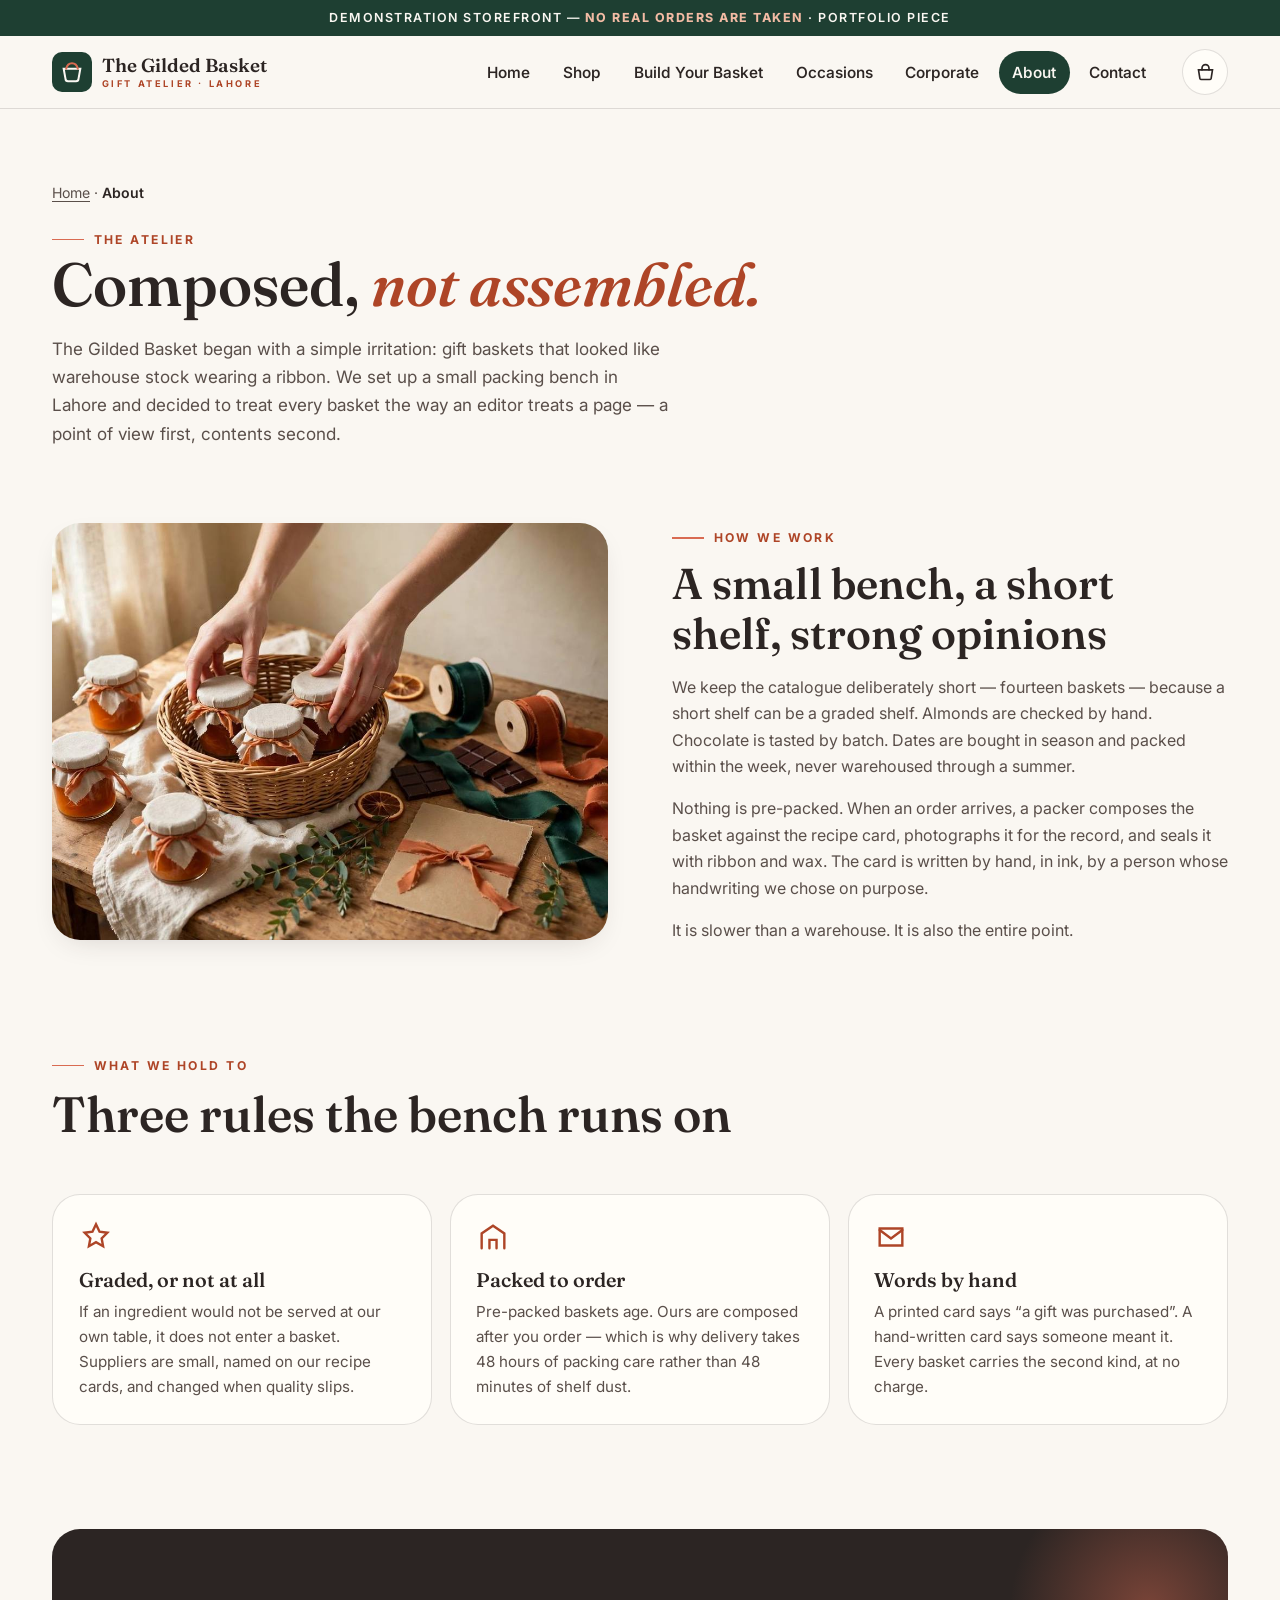
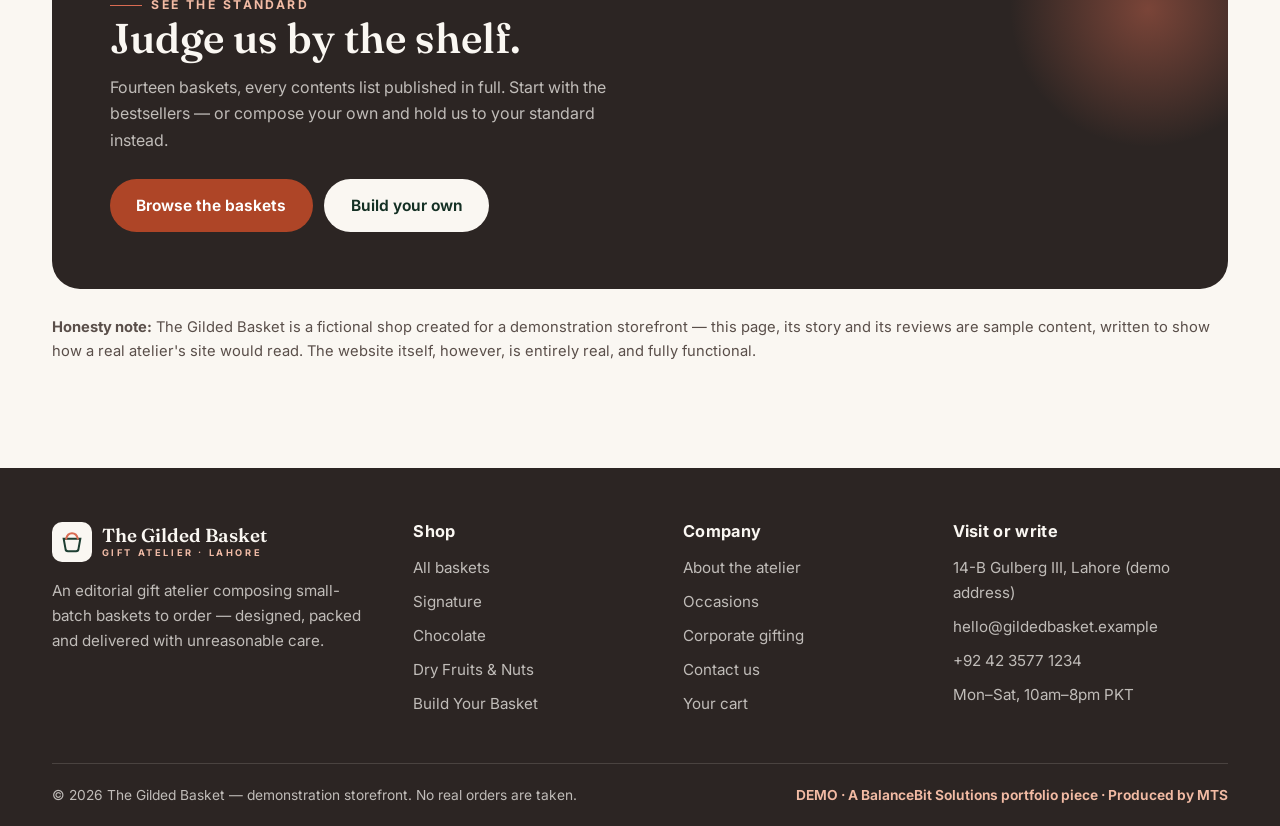
==== commit 7b7b588d: "Fix run: reveal mechanism (no opacity gating, eager images), 320px hero padding, empty-cart hidden l" ====
--- a/about.html
+++ b/about.html
@@ -70,7 +70,7 @@
   <section class="section" style="padding-top:1.5rem">
     <div class="wrap">
       <div class="split">
-        <img class="split-photo reveal" src="images/atelier.jpg" alt="Inside the atelier — a basket being packed by hand on the workbench" loading="lazy">
+        <img class="split-photo reveal" src="images/atelier.jpg" alt="Inside the atelier — a basket being packed by hand on the workbench">
         <div class="reveal reveal-d1">
           <span class="eyebrow">How we work</span>
           <h2 style="font-size:clamp(1.9rem,3.6vw,2.7rem);margin:.7rem 0 1rem">A small bench, a short shelf, strong opinions</h2>
--- a/css/main.css
+++ b/css/main.css
@@ -152,7 +152,7 @@
 
 /* ---------- Hero (home) ---------- */
 .hero{position:relative;overflow:hidden;background:var(--cream)}
-.hero-in{display:grid;grid-template-columns:1fr;gap:2.2rem;align-items:center;padding:clamp(2.4rem,7vw,5.5rem) 0}
+.hero-in{display:grid;grid-template-columns:1fr;gap:2.2rem;align-items:center;padding-block:clamp(2.4rem,7vw,5.5rem)}
 .hero h1{font-size:clamp(2.55rem,11vw,5.1rem);letter-spacing:-.01em;line-height:1.08}
 .hero h1 em{font-style:italic;color:var(--terra-dark)}
 .hero h1 .u-emerald{color:var(--emerald);font-style:normal}
@@ -388,7 +388,7 @@
 .result-count{font-size:.93rem;color:var(--ink-soft);font-weight:600}
 .filter-panel{background:var(--paper);border:1px solid var(--line);border-radius:var(--radius-lg);padding:1.1rem;min-width:0}
 .filter-panel h3{font-size:1.02rem;font-family:var(--font-body);font-weight:750;margin-bottom:.8rem}
-.filter-list{display:flex;flex-direction:row;flex-wrap:nowrap;gap:.5rem;overflow-x:auto;padding-bottom:.35rem;-webkit-overflow-scrolling:touch;min-width:0;max-width:100%}
+.filter-list{display:flex;flex-direction:row;flex-wrap:nowrap;gap:.5rem;overflow-x:auto;padding-bottom:.35rem;-webkit-overflow-scrolling:touch;min-width:0;max-width:100%;-webkit-mask-image:linear-gradient(90deg,#000 calc(100% - 28px),transparent);mask-image:linear-gradient(90deg,#000 calc(100% - 28px),transparent)}
 .filter-list button{
   text-align:left;background:none;border:1.5px solid var(--line);padding:.55rem .85rem;border-radius:999px;font-weight:600;
   display:inline-flex;gap:.45rem;align-items:center;min-height:46px;color:var(--charcoal);white-space:nowrap;flex:none;
@@ -490,6 +490,7 @@
 
 /* ---------- Cart / checkout ---------- */
 .cart-layout{display:grid;grid-template-columns:1fr;gap:2rem;align-items:start}
+.cart-layout[hidden]{display:none}
 .cart-item{
   display:grid;grid-template-columns:84px 1fr;gap:1rem;background:var(--paper);
   border:1px solid var(--line);border-radius:var(--radius);padding:1rem;margin-bottom:1rem;align-items:center;
@@ -576,15 +577,17 @@
 .toast.show{transform:translate(-50%,0)}
 .toast svg{width:19px;height:19px;color:var(--terra-tint);flex:none}
 
-/* ---------- Reveal animation (SAFE pattern) ----------
-   Content is VISIBLE BY DEFAULT. Only when JS is running (the
-   .js class is set by an inline script before CSS paints) may
-   elements start hidden — and app.js then guarantees reveal:
-   IntersectionObserver + a timed safety fallback that reveals
-   everything, so no section can ever stay invisible. */
+/* ---------- Reveal animation (SAFE pattern, v3) ----------
+   Content is VISIBLE BY DEFAULT and is NEVER opacity-gated.
+   The reveal animates POSITION ONLY (a gentle 18px rise): an
+   element's opacity is 1 at every moment, with or without JS,
+   so no scroll speed, screenshot or slow connection can ever
+   freeze a section or a photo panel blank. app.js adds .in via
+   IntersectionObserver (plus a timed safety fallback) purely to
+   settle the rise — visibility never depends on it. */
 .reveal{opacity:1}
-.js .reveal{opacity:0;transform:translateY(18px);transition:opacity .6s var(--ease),transform .6s var(--ease)}
-.js .reveal.in{opacity:1;transform:none}
+.js .reveal{transform:translateY(18px);transition:transform .6s var(--ease)}
+.js .reveal.in{transform:none}
 .js .reveal-d1{transition-delay:.08s}
 .js .reveal-d2{transition-delay:.16s}
 .js .reveal-d3{transition-delay:.24s}
@@ -628,7 +631,7 @@
   .shop-layout{grid-template-columns:250px 1fr;gap:2.2rem}
   .search-box{flex:1 1 240px;max-width:430px}
   .filter-panel{position:sticky;top:calc(var(--header-h) + 18px);padding:1.4rem}
-  .filter-list{flex-direction:column;flex-wrap:nowrap;overflow:visible;gap:.3rem;padding-bottom:0}
+  .filter-list{flex-direction:column;flex-wrap:nowrap;overflow:visible;gap:.3rem;padding-bottom:0;-webkit-mask-image:none;mask-image:none}
   .filter-list button{border:none;border-radius:10px;padding:.6rem .8rem;width:100%;justify-content:space-between}
   .filter-list button .n{background:none;padding:0;opacity:.75}
   .filter-list button.active .n{background:none}
@@ -655,6 +658,12 @@
 @media (min-width:920px){
   .how-grid--2{grid-template-columns:repeat(2,1fr)}
 }
+/* Narrow phones: tier price suffix gets its own line instead of
+   wrapping mid-phrase ("baskets" alone on a line) */
+@media (max-width:560px){
+  .tier-price small{display:block;margin-top:.25rem}
+}
+
 /* Very small phones (<=380px): tighten the header so logo + actions fit */
 @media (max-width:380px){
   .header-in{gap:.55rem}
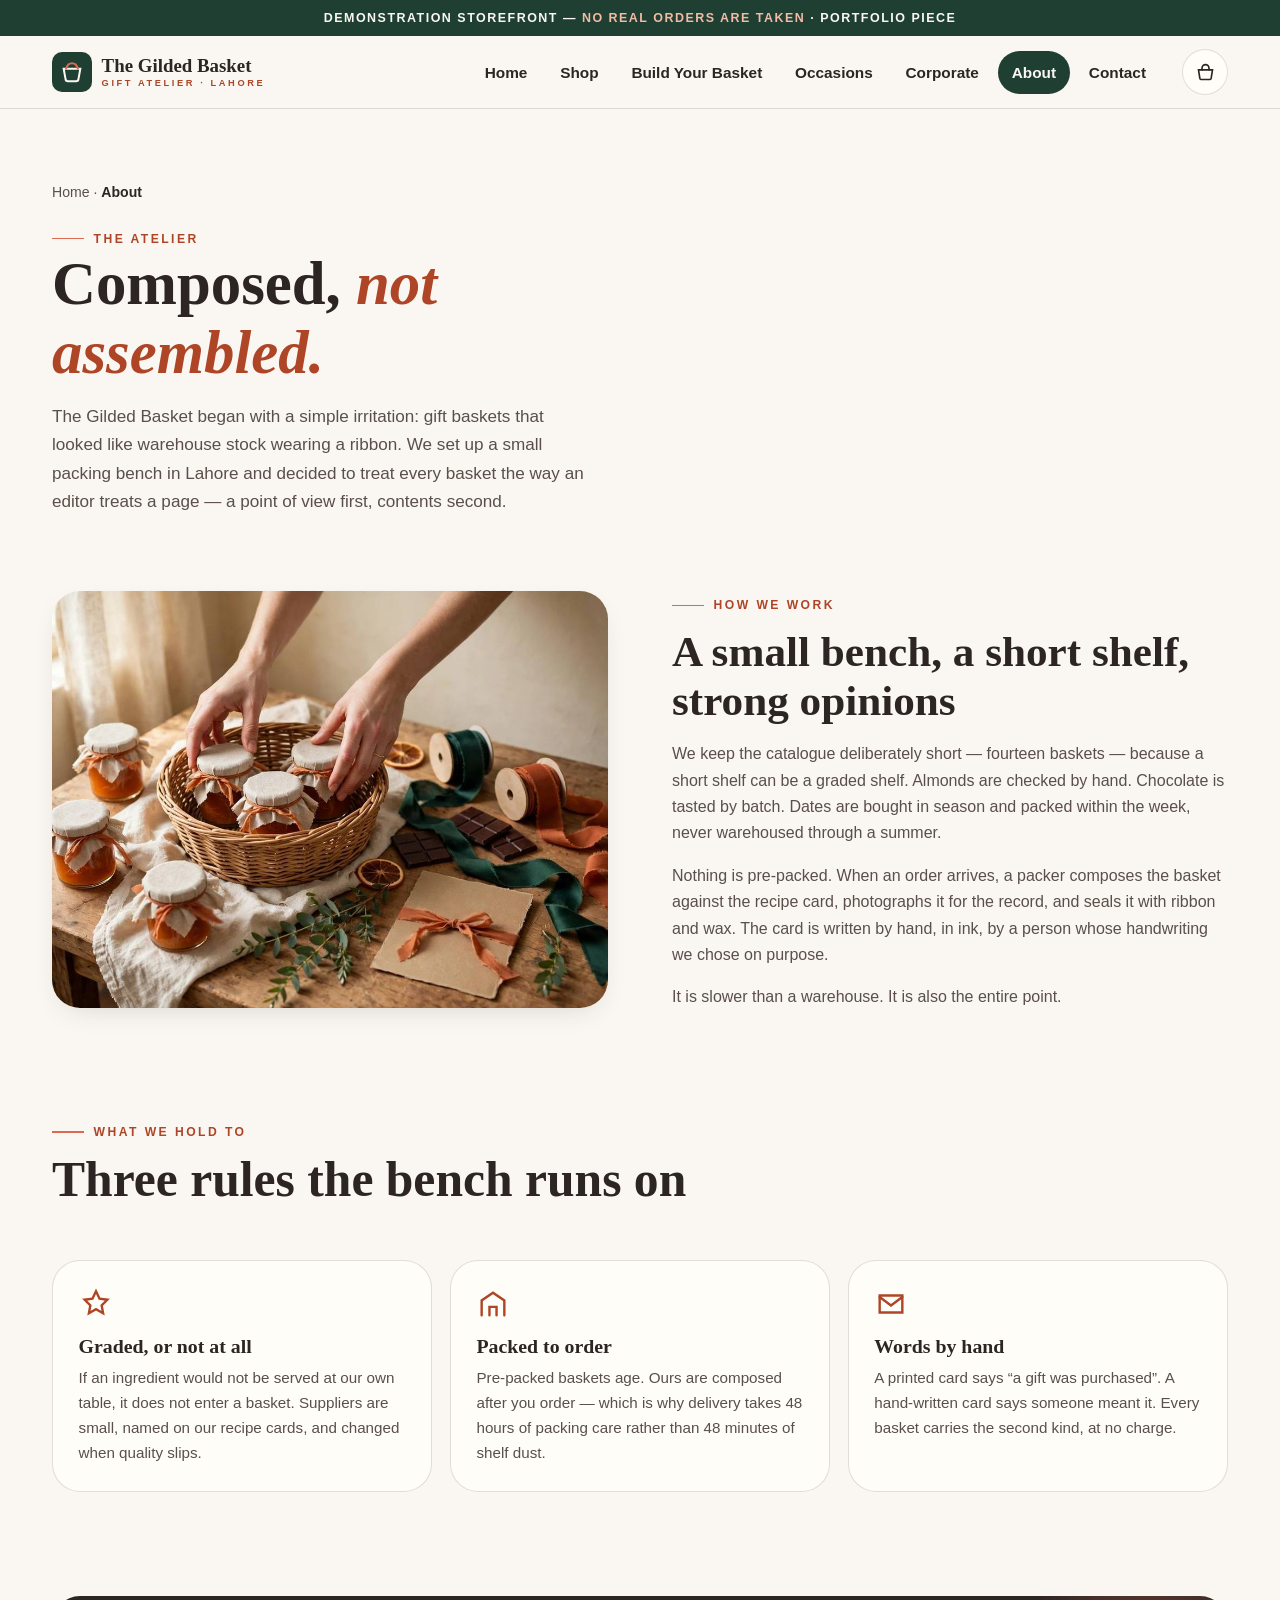
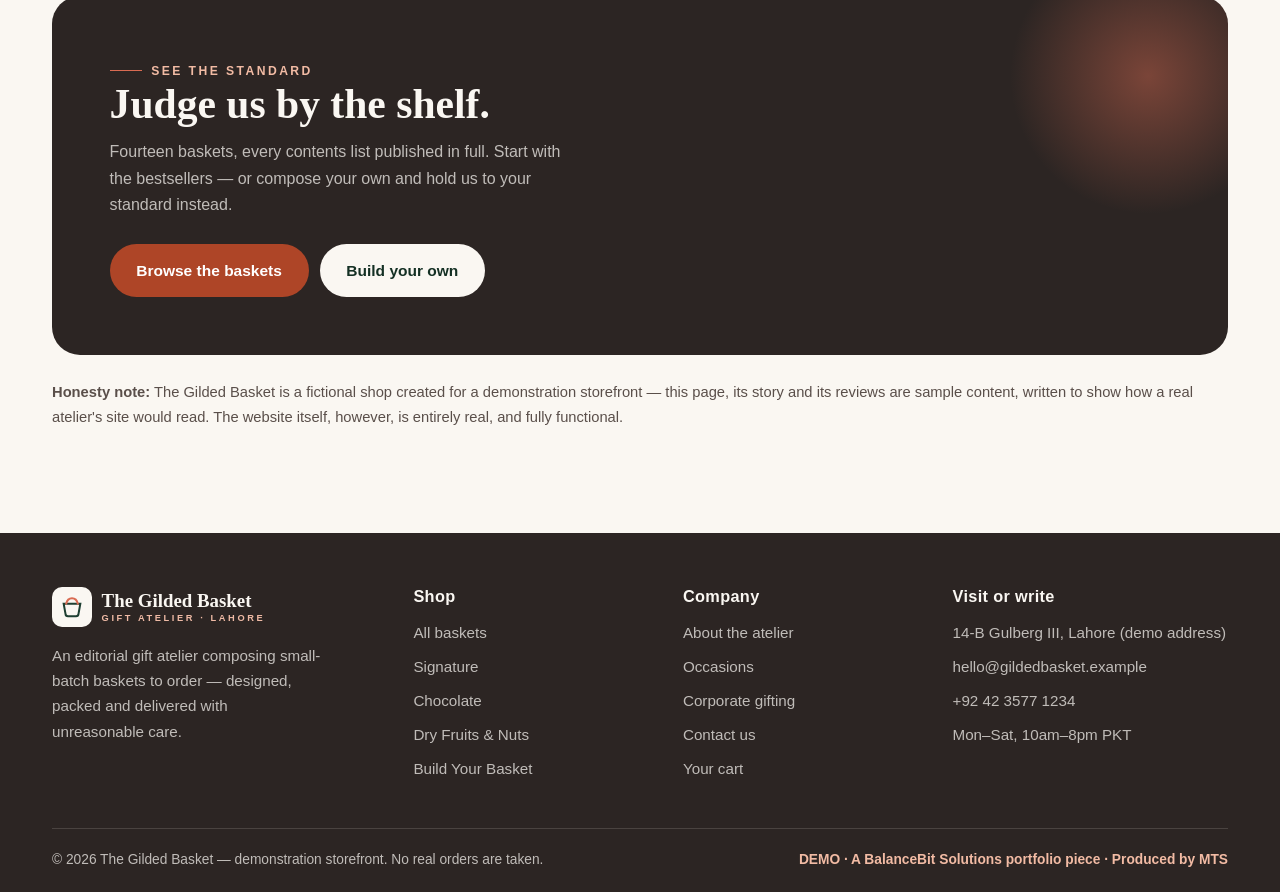
==== commit b622d348: "Premium upgrade batch 2026-11-22: audit fixes + premium ladder + static capture mode + self-hosted f" ====
--- a/about.html
+++ b/about.html
@@ -10,9 +10,9 @@
 <meta property="og:type" content="website">
 <meta name="theme-color" content="#1E3F32">
 <link rel="icon" href="data:image/svg+xml,%3Csvg xmlns='http://www.w3.org/2000/svg' viewBox='0 0 48 48'%3E%3Crect width='48' height='48' rx='12' fill='%231E3F32'/%3E%3Cpath d='M14 20h20l-2.2 12.2a3 3 0 0 1-3 2.8H19.2a3 3 0 0 1-3-2.8L14 20Z' fill='none' stroke='%23FAF7F2' stroke-width='2.4'/%3E%3Cpath d='M17 20c1-4.4 3.8-6.6 7-6.6s6 2.2 7 6.6' fill='none' stroke='%23D96B52' stroke-width='2.4' stroke-linecap='round'/%3E%3C/svg%3E">
-<link rel="preconnect" href="https://fonts.googleapis.com">
-<link rel="preconnect" href="https://fonts.gstatic.com" crossorigin>
-<link href="https://fonts.googleapis.com/css2?family=Fraunces:ital,opsz,wght@0,9..144,400..700;1,9..144,400..700&family=Inter:wght@400;500;600;700;800&display=swap" rel="stylesheet">
+
+
+<link rel="stylesheet" href="assets/fonts/fonts.css">
 <script>document.documentElement.classList.add("js")</script>
 <link rel="stylesheet" href="css/main.css">
 </head>
--- a/assets/fonts/fonts.css
+++ b/assets/fonts/fonts.css
@@ -0,0 +1,129 @@
+/* Self-hosted webfonts (Google Fonts, OFL) — downloaded 2026-11-22.
+   Replaces the fonts.googleapis.com stylesheet so the design renders
+   identically with or without external network access. */
+/* latin */
+@font-face {
+  font-family: 'Fraunces';
+  font-style: italic;
+  font-weight: 400 700;
+  font-display: swap;
+  src: url(./fraunces-italic-latin-feced23e.woff2) format('woff2');
+  unicode-range: U+0000-00FF, U+0131, U+0152-0153, U+02BB-02BC, U+02C6, U+02DA, U+02DC, U+0304, U+0308, U+0329, U+2000-206F, U+20AC, U+2122, U+2191, U+2193, U+2212, U+2215, U+FEFF, U+FFFD;
+}
+/* latin-ext */
+@font-face {
+  font-family: 'Fraunces';
+  font-style: italic;
+  font-weight: 400 700;
+  font-display: swap;
+  src: url(./fraunces-italic-latin-ext-6cc8f67d.woff2) format('woff2');
+  unicode-range: U+0100-02BA, U+02BD-02C5, U+02C7-02CC, U+02CE-02D7, U+02DD-02FF, U+0304, U+0308, U+0329, U+1D00-1DBF, U+1E00-1E9F, U+1EF2-1EFF, U+2020, U+20A0-20AB, U+20AD-20C4, U+2113, U+2C60-2C7F, U+A720-A7FF;
+}
+/* latin */
+@font-face {
+  font-family: 'Fraunces';
+  font-style: normal;
+  font-weight: 400 700;
+  font-display: swap;
+  src: url(./fraunces-normal-latin-39ce2001.woff2) format('woff2');
+  unicode-range: U+0000-00FF, U+0131, U+0152-0153, U+02BB-02BC, U+02C6, U+02DA, U+02DC, U+0304, U+0308, U+0329, U+2000-206F, U+20AC, U+2122, U+2191, U+2193, U+2212, U+2215, U+FEFF, U+FFFD;
+}
+/* latin-ext */
+@font-face {
+  font-family: 'Fraunces';
+  font-style: normal;
+  font-weight: 400 700;
+  font-display: swap;
+  src: url(./fraunces-normal-latin-ext-79671606.woff2) format('woff2');
+  unicode-range: U+0100-02BA, U+02BD-02C5, U+02C7-02CC, U+02CE-02D7, U+02DD-02FF, U+0304, U+0308, U+0329, U+1D00-1DBF, U+1E00-1E9F, U+1EF2-1EFF, U+2020, U+20A0-20AB, U+20AD-20C4, U+2113, U+2C60-2C7F, U+A720-A7FF;
+}
+/* latin */
+@font-face {
+  font-family: 'Inter';
+  font-style: normal;
+  font-weight: 400;
+  font-display: swap;
+  src: url(./inter-normal-latin-56724408.woff2) format('woff2');
+  unicode-range: U+0000-00FF, U+0131, U+0152-0153, U+02BB-02BC, U+02C6, U+02DA, U+02DC, U+0304, U+0308, U+0329, U+2000-206F, U+20AC, U+2122, U+2191, U+2193, U+2212, U+2215, U+FEFF, U+FFFD;
+}
+/* latin-ext */
+@font-face {
+  font-family: 'Inter';
+  font-style: normal;
+  font-weight: 400;
+  font-display: swap;
+  src: url(./inter-normal-latin-ext-39529051.woff2) format('woff2');
+  unicode-range: U+0100-02BA, U+02BD-02C5, U+02C7-02CC, U+02CE-02D7, U+02DD-02FF, U+0304, U+0308, U+0329, U+1D00-1DBF, U+1E00-1E9F, U+1EF2-1EFF, U+2020, U+20A0-20AB, U+20AD-20C4, U+2113, U+2C60-2C7F, U+A720-A7FF;
+}
+/* latin */
+@font-face {
+  font-family: 'Inter';
+  font-style: normal;
+  font-weight: 500;
+  font-display: swap;
+  src: url(./inter-normal-latin-56724408.woff2) format('woff2');
+  unicode-range: U+0000-00FF, U+0131, U+0152-0153, U+02BB-02BC, U+02C6, U+02DA, U+02DC, U+0304, U+0308, U+0329, U+2000-206F, U+20AC, U+2122, U+2191, U+2193, U+2212, U+2215, U+FEFF, U+FFFD;
+}
+/* latin-ext */
+@font-face {
+  font-family: 'Inter';
+  font-style: normal;
+  font-weight: 500;
+  font-display: swap;
+  src: url(./inter-normal-latin-ext-39529051.woff2) format('woff2');
+  unicode-range: U+0100-02BA, U+02BD-02C5, U+02C7-02CC, U+02CE-02D7, U+02DD-02FF, U+0304, U+0308, U+0329, U+1D00-1DBF, U+1E00-1E9F, U+1EF2-1EFF, U+2020, U+20A0-20AB, U+20AD-20C4, U+2113, U+2C60-2C7F, U+A720-A7FF;
+}
+/* latin */
+@font-face {
+  font-family: 'Inter';
+  font-style: normal;
+  font-weight: 600;
+  font-display: swap;
+  src: url(./inter-normal-latin-56724408.woff2) format('woff2');
+  unicode-range: U+0000-00FF, U+0131, U+0152-0153, U+02BB-02BC, U+02C6, U+02DA, U+02DC, U+0304, U+0308, U+0329, U+2000-206F, U+20AC, U+2122, U+2191, U+2193, U+2212, U+2215, U+FEFF, U+FFFD;
+}
+/* latin-ext */
+@font-face {
+  font-family: 'Inter';
+  font-style: normal;
+  font-weight: 600;
+  font-display: swap;
+  src: url(./inter-normal-latin-ext-39529051.woff2) format('woff2');
+  unicode-range: U+0100-02BA, U+02BD-02C5, U+02C7-02CC, U+02CE-02D7, U+02DD-02FF, U+0304, U+0308, U+0329, U+1D00-1DBF, U+1E00-1E9F, U+1EF2-1EFF, U+2020, U+20A0-20AB, U+20AD-20C4, U+2113, U+2C60-2C7F, U+A720-A7FF;
+}
+/* latin */
+@font-face {
+  font-family: 'Inter';
+  font-style: normal;
+  font-weight: 700;
+  font-display: swap;
+  src: url(./inter-normal-latin-56724408.woff2) format('woff2');
+  unicode-range: U+0000-00FF, U+0131, U+0152-0153, U+02BB-02BC, U+02C6, U+02DA, U+02DC, U+0304, U+0308, U+0329, U+2000-206F, U+20AC, U+2122, U+2191, U+2193, U+2212, U+2215, U+FEFF, U+FFFD;
+}
+/* latin-ext */
+@font-face {
+  font-family: 'Inter';
+  font-style: normal;
+  font-weight: 700;
+  font-display: swap;
+  src: url(./inter-normal-latin-ext-39529051.woff2) format('woff2');
+  unicode-range: U+0100-02BA, U+02BD-02C5, U+02C7-02CC, U+02CE-02D7, U+02DD-02FF, U+0304, U+0308, U+0329, U+1D00-1DBF, U+1E00-1E9F, U+1EF2-1EFF, U+2020, U+20A0-20AB, U+20AD-20C4, U+2113, U+2C60-2C7F, U+A720-A7FF;
+}
+/* latin */
+@font-face {
+  font-family: 'Inter';
+  font-style: normal;
+  font-weight: 800;
+  font-display: swap;
+  src: url(./inter-normal-latin-56724408.woff2) format('woff2');
+  unicode-range: U+0000-00FF, U+0131, U+0152-0153, U+02BB-02BC, U+02C6, U+02DA, U+02DC, U+0304, U+0308, U+0329, U+2000-206F, U+20AC, U+2122, U+2191, U+2193, U+2212, U+2215, U+FEFF, U+FFFD;
+}
+/* latin-ext */
+@font-face {
+  font-family: 'Inter';
+  font-style: normal;
+  font-weight: 800;
+  font-display: swap;
+  src: url(./inter-normal-latin-ext-39529051.woff2) format('woff2');
+  unicode-range: U+0100-02BA, U+02BD-02C5, U+02C7-02CC, U+02CE-02D7, U+02DD-02FF, U+0304, U+0308, U+0329, U+1D00-1DBF, U+1E00-1E9F, U+1EF2-1EFF, U+2020, U+20A0-20AB, U+20AD-20C4, U+2113, U+2C60-2C7F, U+A720-A7FF;
+}
--- a/css/main.css
+++ b/css/main.css
@@ -52,7 +52,7 @@
 }
 img,svg{display:block;max-width:100%}
 img{height:auto}
-a{color:var(--emerald-ink);text-underline-offset:3px}
+a{color:var(--emerald-ink);text-decoration:none;text-underline-offset:3px}
 a:hover{color:var(--terra-dark)}
 h1,h2,h3,h4{font-family:var(--font-display);font-weight:560;line-height:1.14;margin:0;color:var(--charcoal);overflow-wrap:break-word}
 p{margin:0}
@@ -683,3 +683,62 @@
   .hero-img{animation:none}
   .marquee-track{animation:none}
 }
+
+/* ============================================================
+   PREMIUM LAYER — 2026-11-22 upgrade pilot
+   View Transitions (all pages, 0 JS) · masked line-rise hero ·
+   Swiper occasion rail (index) · Alpine state helpers.
+   Base link/list rules above are untouched (P1 preserved).
+   ============================================================ */
+
+/* Cross-document page transitions (~400ms) where the browser
+   supports them; unsupported browsers navigate instantly. */
+@view-transition{navigation:auto}
+::view-transition-old(root){animation:gb-vt-out .38s ease both}
+::view-transition-new(root){animation:gb-vt-in .38s ease both}
+@keyframes gb-vt-out{to{opacity:0}}
+@keyframes gb-vt-in{from{opacity:0}}
+
+/* Alpine: hide cloaked elements until Alpine starts them.
+   With JS disabled the error line simply never appears —
+   the builder is static and complete without it. */
+[x-cloak]{display:none!important}
+
+/* Masked line-rise hero headline (index). Lines are plain
+   inline spans without JS — the mask + rise exist only under
+   .js, the animation always ends fully visible, and the
+   global reduced-motion block above stills it entirely. */
+.js .lm{display:block;overflow:hidden;padding-bottom:.08em;margin-bottom:-.08em}
+.js .lm-in{display:block;animation:lm-rise .85s cubic-bezier(.22,1,.36,1) both}
+.js .lm:nth-child(2) .lm-in{animation-delay:.1s}
+.js .lm:nth-child(3) .lm-in{animation-delay:.2s}
+@keyframes lm-rise{from{transform:translateY(112%)}}
+
+/* Occasion rail (index) — Swiper when JS is present; a
+   scroll-snap rail with every card reachable when it is not.
+   Slides carry fixed heights so layout never shifts (CLS). */
+.occ-rail{padding-bottom:.4rem}
+.occ-rail .occ-card{height:100%;min-height:238px;margin:0}
+.occ-rail .swiper-slide{height:auto}
+.occ-rail:not(.swiper-initialized) .swiper-wrapper{display:flex;gap:1.1rem;overflow-x:auto;scroll-snap-type:x mandatory;padding-bottom:.6rem}
+.occ-rail:not(.swiper-initialized) .swiper-slide{flex:0 0 min(78vw,330px);scroll-snap-align:start}
+.occ-rail:not(.swiper-initialized) .occ-nav{display:none}
+.occ-nav{display:flex;align-items:center;gap:.9rem;margin-top:1.1rem}
+.occ-nav .swiper-pagination{position:static;width:auto}
+.occ-nav .swiper-pagination-bullet{background:var(--emerald);opacity:.28}
+.occ-nav .swiper-pagination-bullet-active{opacity:1}
+.occ-prev,.occ-next{
+  width:48px;height:48px;border-radius:50%;border:1.5px solid var(--emerald);
+  background:transparent;color:var(--emerald-ink);font-size:1.15rem;cursor:pointer;
+  display:flex;align-items:center;justify-content:center;flex:none;
+  transition:background .25s var(--ease),color .25s var(--ease);
+}
+.occ-prev:hover,.occ-next:hover{background:var(--emerald);color:var(--cream)}
+.occ-prev.swiper-button-disabled,.occ-next.swiper-button-disabled{opacity:.35;cursor:default}
+.occ-prev.swiper-button-disabled:hover,.occ-next.swiper-button-disabled:hover{background:transparent;color:var(--emerald-ink)}
+
+@media (prefers-reduced-motion:reduce){
+  .js .lm-in{animation:none}
+  ::view-transition-old(root),::view-transition-new(root){animation:none}
+  .occ-rail:not(.swiper-initialized) .swiper-wrapper{scroll-behavior:auto}
+}
